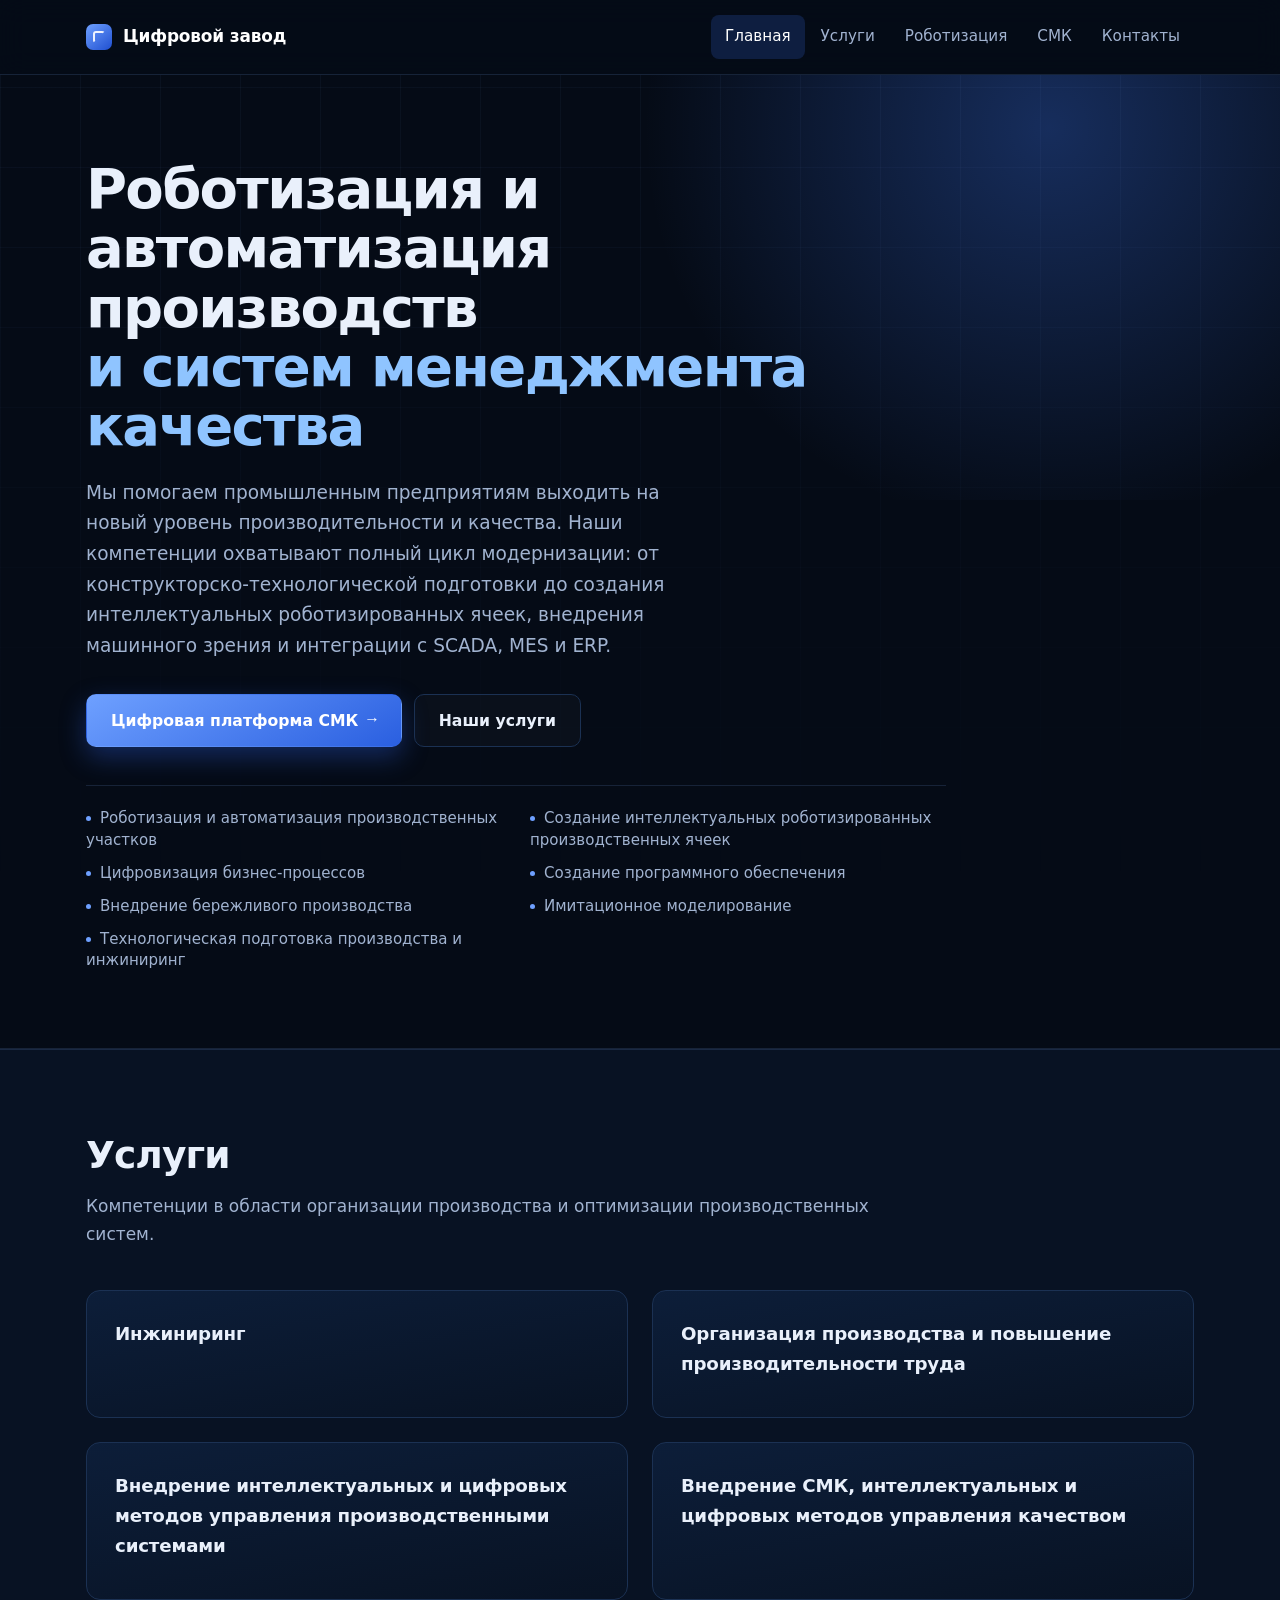
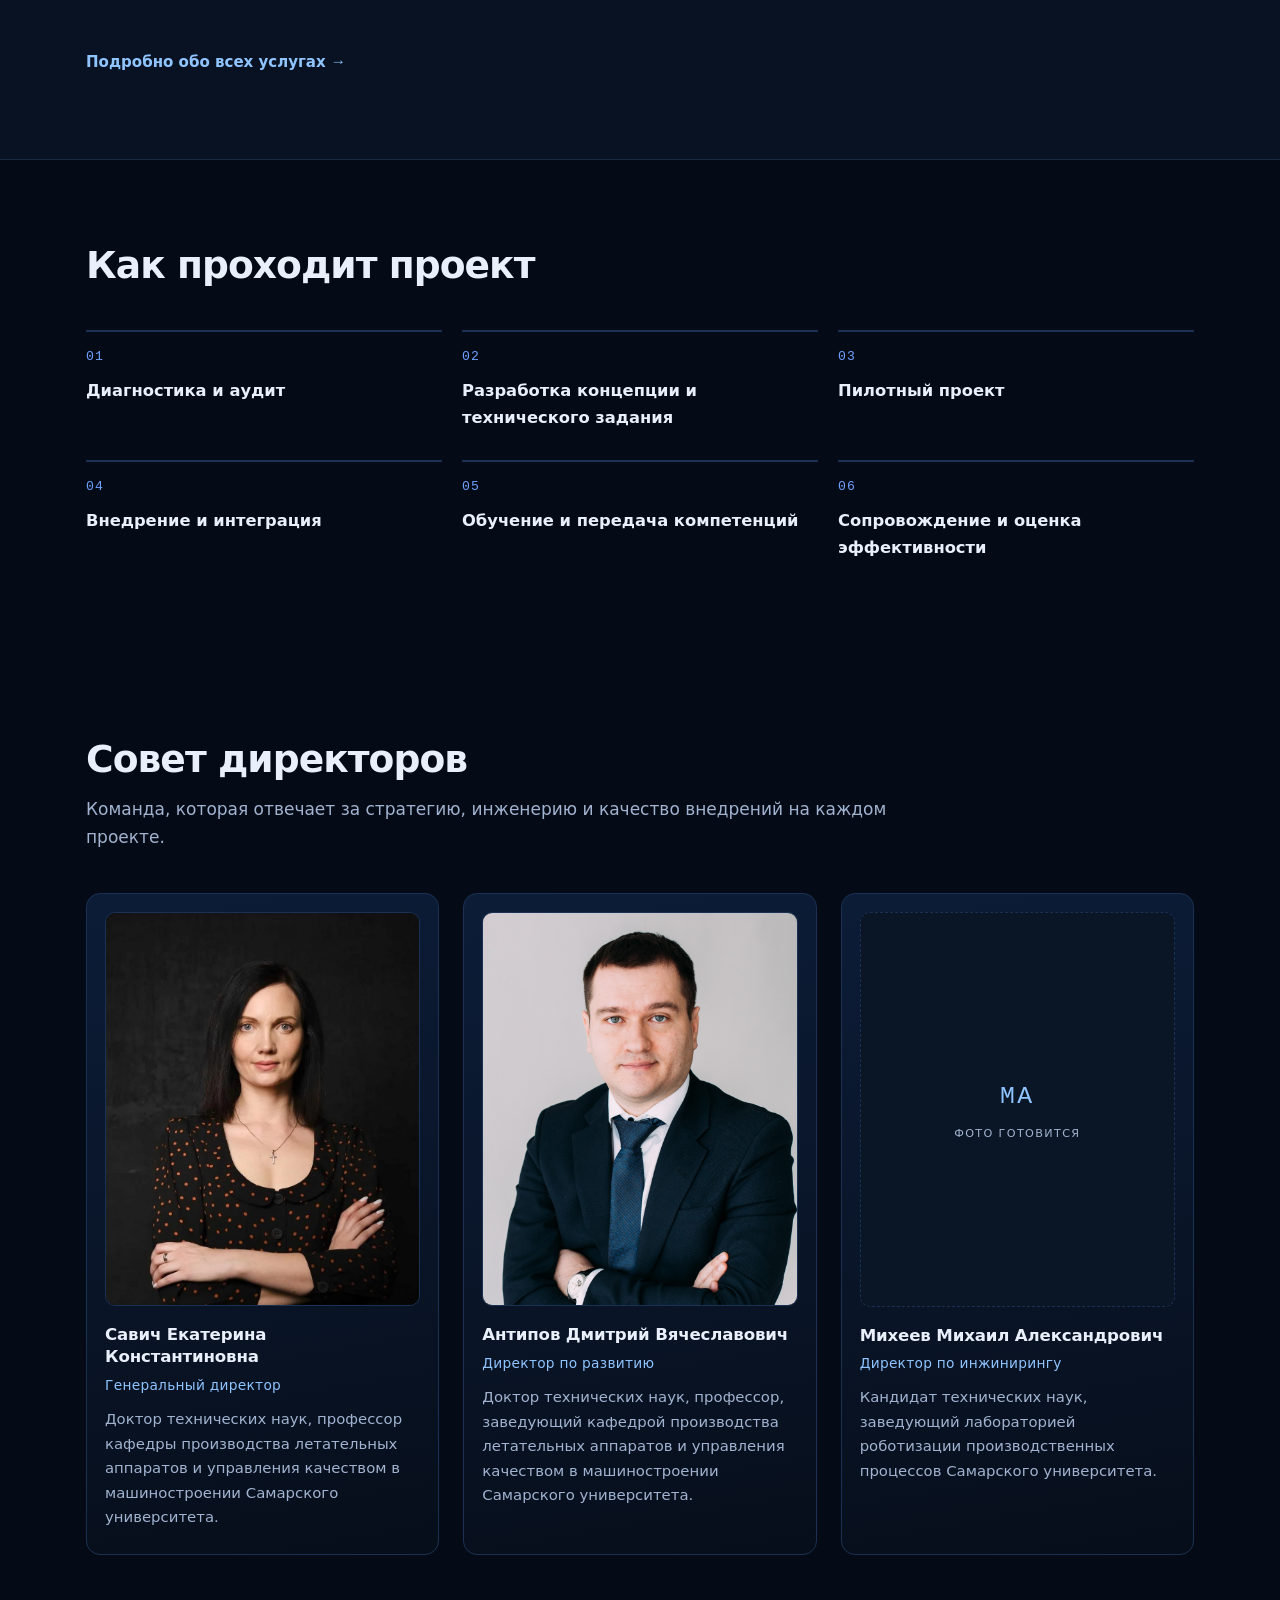
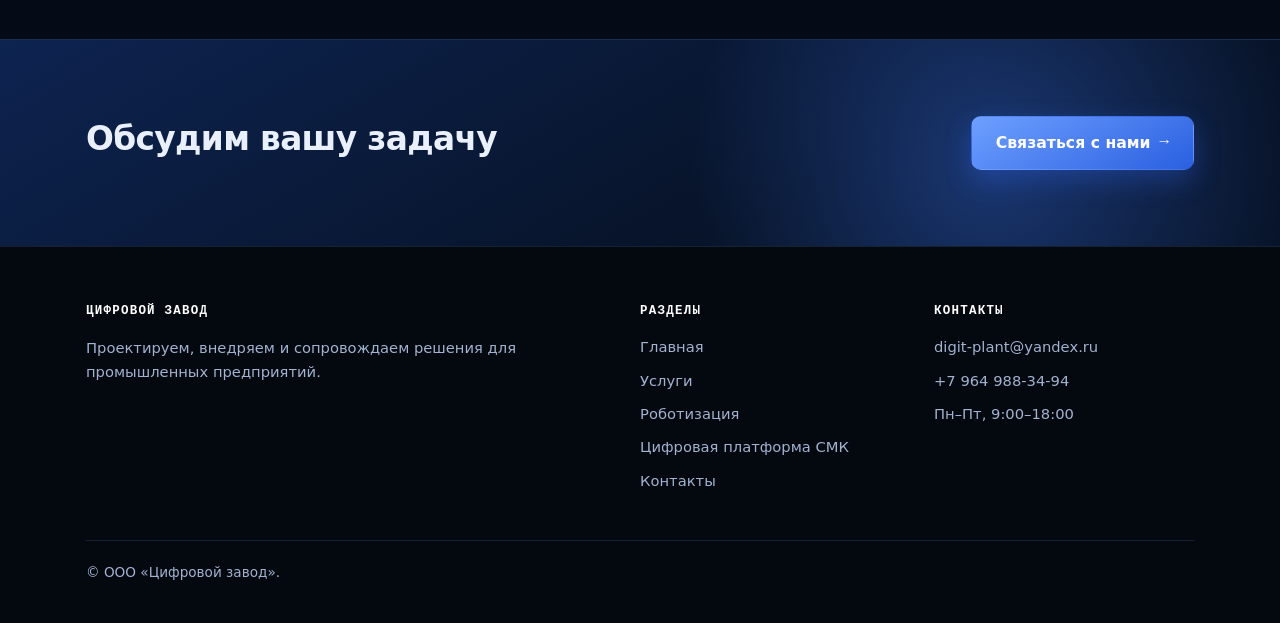
==== index.html @ d3cb1239 "Контакты: добавлен телефон +7 964 988-34-94 в карточку и подвал" ====
<!DOCTYPE html>
<html lang="ru">
<head>
<meta charset="utf-8">
<meta name="viewport" content="width=device-width, initial-scale=1">
<title>Цифровой завод — роботизация и цифровая платформа СМК</title>
<meta name="description" content="ООО «Цифровой завод»: внедрение промышленных роботов, роботизированные ячейки, интеграция с оборудованием и цифровая платформа СМК.">
<link rel="icon" href="assets/favicon.svg" type="image/svg+xml">
<link rel="icon" href="assets/favicon-512.png" sizes="512x512" type="image/png">
<link rel="apple-touch-icon" href="assets/apple-touch-icon.png">
<meta name="theme-color" content="#050b16">
<link rel="canonical" href="https://www.digit-plant.ru/">
<meta property="og:type" content="website">
<meta property="og:locale" content="ru_RU">
<meta property="og:site_name" content="Цифровой завод">
<meta property="og:title" content="Цифровой завод — роботизация и цифровая платформа СМК">
<meta property="og:description" content="ООО «Цифровой завод»: внедрение промышленных роботов, роботизированные ячейки, интеграция с оборудованием и цифровая платформа СМК.">
<meta property="og:url" content="https://www.digit-plant.ru/">
<meta property="og:image" content="https://www.digit-plant.ru/assets/og-cover.png">
<meta property="og:image:width" content="1200">
<meta property="og:image:height" content="630">
<meta property="og:image:alt" content="Цифровой завод - роботизация и автоматизация производств и систем менеджмента качества">
<meta name="twitter:card" content="summary_large_image">
<meta name="twitter:title" content="Цифровой завод — роботизация и цифровая платформа СМК">
<meta name="twitter:description" content="ООО «Цифровой завод»: внедрение промышленных роботов, роботизированные ячейки, интеграция с оборудованием и цифровая платформа СМК.">
<meta name="twitter:image" content="https://www.digit-plant.ru/assets/og-cover.png">
<link rel="stylesheet" href="assets/styles.css">
</head>
<body>
<a class="skip-link" href="#main">К основному содержанию</a>

<header class="site-header">
  <div class="wrap header-inner">
    <a class="brand" href="index.html"><span class="brand-mark" aria-hidden="true"></span>Цифровой завод</a>
    <button class="nav-toggle" type="button" aria-expanded="false" aria-controls="main-nav">Меню</button>
    <nav class="main-nav" id="main-nav" aria-label="Основная навигация">
      <a href="index.html" aria-current="page">Главная</a>
      <a href="services.html">Услуги</a>
      <a href="robotization.html">Роботизация</a>
      <a href="smk.html">СМК</a>
      <a href="contacts.html">Контакты</a>
    </nav>
  </div>
</header>

<main id="main">

  <section class="hero">
    <div class="wrap">
      <div class="hero-copy">
        <h1>Роботизация и автоматизация производств <span class="thin">и систем менеджмента качества</span></h1>
        <p class="lede">Мы помогаем промышленным предприятиям выходить на новый уровень производительности и качества. Наши компетенции охватывают полный цикл модернизации: от конструкторско-технологической подготовки до создания интеллектуальных роботизированных ячеек, внедрения машинного зрения и интеграции с SCADA, MES и ERP.</p>
        <div class="actions">
          <a class="btn btn-primary" href="smk.html">Цифровая платформа СМК <span class="arrow">→</span></a>
          <a class="btn btn-ghost" href="services.html">Наши услуги</a>
        </div>
        <div class="hero-meta">
          <span>Роботизация и автоматизация производственных участков</span>
          <span>Создание интеллектуальных роботизированных производственных ячеек</span>
          <span>Цифровизация бизнес-процессов</span>
          <span>Создание программного обеспечения</span>
          <span>Внедрение бережливого производства</span>
          <span>Имитационное моделирование</span>
          <span>Технологическая подготовка производства и инжиниринг</span>
        </div>
      </div>
    </div>
  </section>

  <section class="section section-soft">
    <div class="wrap">
      <div class="section-head">
        <h2>Услуги</h2>
        <p>Компетенции в области организации производства и оптимизации производственных систем.</p>
      </div>
      <div class="grid-2">
        <article class="card reveal">
          <h3>Инжиниринг</h3>
        </article>
        <article class="card reveal">
          <h3>Организация производства и повышение производительности труда</h3>
        </article>
        <article class="card reveal">
          <h3>Внедрение интеллектуальных и цифровых методов управления производственными системами</h3>
        </article>
        <article class="card reveal">
          <h3>Внедрение СМК, интеллектуальных и цифровых методов управления качеством</h3>
        </article>
      </div>
      <p style="margin:32px 0 0"><a class="card-link" href="services.html">Подробно обо всех услугах</a></p>
    </div>
  </section>

  <section class="section">
    <div class="wrap">
      <div class="section-head">
        <h2>Как проходит проект</h2>
      </div>
      <ol class="steps steps--six">
        <li class="reveal">
          <h3>Диагностика и аудит</h3>
        </li>
        <li class="reveal">
          <h3>Разработка концепции и технического задания</h3>
        </li>
        <li class="reveal">
          <h3>Пилотный проект</h3>
        </li>
        <li class="reveal">
          <h3>Внедрение и интеграция</h3>
        </li>
        <li class="reveal">
          <h3>Обучение и передача компетенций</h3>
        </li>
        <li class="reveal">
          <h3>Сопровождение и оценка эффективности</h3>
        </li>
      </ol>
    </div>
  </section>

  <section class="section" id="team">
    <div class="wrap">
      <div class="section-head">
        <h2>Совет директоров</h2>
        <p>Команда, которая отвечает за стратегию, инженерию и качество внедрений на каждом проекте.</p>
      </div>
      <div class="team-grid">
        <article class="team-card">
          <div class="team-photo">
            <img src="assets/team/savich.jpg" alt="Савич Екатерина Константиновна">
          </div>
          <h3>Савич Екатерина Константиновна</h3>
          <span class="team-role">Генеральный директор</span>
          <p>Доктор технических наук, профессор кафедры производства летательных аппаратов и управления качеством в машиностроении Самарского университета.</p>
        </article>
        <article class="team-card">
          <div class="team-photo">
            <img src="assets/team/antipov.jpg" alt="Антипов Дмитрий Вячеславович">
          </div>
          <h3>Антипов Дмитрий Вячеславович</h3>
          <span class="team-role">Директор по развитию</span>
          <p>Доктор технических наук, профессор, заведующий кафедрой производства летательных аппаратов и управления качеством в машиностроении Самарского университета.</p>
        </article>
        <article class="team-card">
          <div class="team-photo team-photo--empty" aria-hidden="true">
            <span>МА</span>
            <small>Фото готовится</small>
          </div>
          <h3>Михеев Михаил Александрович</h3>
          <span class="team-role">Директор по инжинирингу</span>
          <p>Кандидат технических наук, заведующий лабораторией роботизации производственных процессов Самарского университета.</p>
        </article>
      </div>
    </div>
  </section>

  <section class="cta">
    <div class="wrap cta-inner">
      <div>
        <h2>Обсудим вашу задачу</h2>
      </div>
      <div class="actions">
        <a class="btn btn-primary" href="contacts.html">Связаться с нами <span class="arrow">→</span></a>
      </div>
    </div>
  </section>

</main>

<footer class="site-footer">
  <div class="wrap">
    <div class="footer-grid">
      <div>
        <h2>Цифровой завод</h2>
        <p>Проектируем, внедряем и сопровождаем решения для промышленных предприятий.</p>
      </div>
      <div>
        <h3>Разделы</h3>
        <ul>
          <li><a href="index.html">Главная</a></li>
          <li><a href="services.html">Услуги</a></li>
          <li><a href="robotization.html">Роботизация</a></li>
          <li><a href="smk.html">Цифровая платформа СМК</a></li>
          <li><a href="contacts.html">Контакты</a></li>
        </ul>
      </div>
      <div>
        <h3>Контакты</h3>
        <ul>
          <li><a href="mailto:digit-plant@yandex.ru">digit-plant@yandex.ru</a></li>
          <li><a href="tel:+79649883494">+7 964 988-34-94</a></li>
          <li>Пн–Пт, 9:00–18:00</li>
        </ul>
      </div>
    </div>
        <div class="footer-bottom">
      <span>© ООО «Цифровой завод».</span>
    </div>
  </div>
</footer>

<script src="assets/site.js"></script>
</body>
</html>
---- assets/styles.css ----
:root {
  --bg: #050b16;
  --bg-soft: #081223;
  --panel: #0b1a30;
  --panel-2: #0e2140;
  --line: #1b3153;
  --line-soft: rgba(120, 160, 235, 0.16);
  --text: #e9f0fb;
  --muted: #a1b3d0;
  --accent: #3f7cff;
  --accent-hi: #6ea0ff;
  --accent-soft: #8fc4ff;
  --radius: 14px;
  --radius-sm: 9px;
  --font: "Segoe UI", system-ui, -apple-system, "Helvetica Neue", Arial, sans-serif;
  --mono: ui-monospace, "Cascadia Mono", Consolas, "Courier New", monospace;
  --wrap: 1160px;
}

* { box-sizing: border-box; }

html { -webkit-text-size-adjust: 100%; scroll-behavior: smooth; }

body {
  margin: 0;
  background: var(--bg);
  color: var(--text);
  font-family: var(--font);
  font-size: 17px;
  line-height: 1.65;
  -webkit-font-smoothing: antialiased;
}

img, svg { max-width: 100%; display: block; }

a { color: var(--accent-soft); text-underline-offset: 3px; }
a:hover { color: #fff; }

:focus-visible { outline: 2px solid var(--accent-hi); outline-offset: 3px; }

.wrap {
  width: 100%;
  max-width: var(--wrap);
  margin: 0 auto;
  padding: 0 26px;
}

.skip-link {
  position: absolute;
  left: -9999px;
  top: 0;
  background: var(--accent);
  color: #fff;
  padding: 10px 16px;
  border-radius: var(--radius-sm);
  z-index: 30;
}
.skip-link:focus { left: 16px; top: 16px; }

/* ---------- header ---------- */

.site-header {
  position: sticky;
  top: 0;
  z-index: 20;
  background: rgba(5, 11, 22, 0.82);
  border-bottom: 1px solid var(--line-soft);
  backdrop-filter: blur(14px) saturate(130%);
}

.header-inner {
  display: flex;
  align-items: center;
  gap: 26px;
  min-height: 74px;
}

.brand {
  display: inline-flex;
  align-items: center;
  gap: 11px;
  text-decoration: none;
  color: #fff;
  font-weight: 700;
  font-size: 1.06rem;
  letter-spacing: -0.01em;
  white-space: nowrap;
}

.brand-mark {
  width: 26px;
  height: 26px;
  border-radius: 7px;
  background: linear-gradient(140deg, var(--accent-hi), #1f4fd0);
  position: relative;
  flex: 0 0 auto;
}
.brand-mark::after {
  content: "";
  position: absolute;
  inset: 7px;
  border: 2px solid rgba(255, 255, 255, 0.9);
  border-radius: 3px;
  border-right-color: transparent;
  border-bottom-color: transparent;
}

.main-nav { margin-left: auto; display: flex; align-items: center; gap: 2px; }

.main-nav a {
  padding: 9px 14px;
  color: var(--muted);
  text-decoration: none;
  font-size: 0.95rem;
  border-radius: 8px;
  transition: color 0.15s ease, background 0.15s ease;
}
.main-nav a:hover { color: #fff; background: rgba(110, 160, 255, 0.1); }
.main-nav a[aria-current="page"] { color: #fff; background: rgba(63, 124, 255, 0.18); }

.nav-toggle {
  display: none;
  margin-left: auto;
  align-items: center;
  gap: 8px;
  background: rgba(63, 124, 255, 0.14);
  border: 1px solid var(--line);
  color: #fff;
  border-radius: 9px;
  padding: 9px 14px;
  font: inherit;
  font-size: 0.93rem;
  cursor: pointer;
}
.nav-toggle:hover { border-color: var(--accent); }

/* ---------- buttons ---------- */

.btn {
  display: inline-flex;
  align-items: center;
  justify-content: center;
  gap: 9px;
  padding: 13px 24px;
  border-radius: 10px;
  font-weight: 600;
  font-size: 0.98rem;
  text-decoration: none;
  border: 1px solid transparent;
  cursor: pointer;
  transition: transform 0.15s ease, background 0.15s ease, border-color 0.15s ease, box-shadow 0.15s ease;
}
.btn-primary {
  background: linear-gradient(150deg, var(--accent-hi), #2a5fe0);
  color: #fff;
  box-shadow: 0 10px 26px rgba(45, 96, 230, 0.35);
}
.btn-primary:hover { color: #fff; transform: translateY(-1px); box-shadow: 0 14px 32px rgba(45, 96, 230, 0.45); }
.btn-ghost {
  border-color: var(--line);
  color: var(--text);
  background: rgba(255, 255, 255, 0.02);
}
.btn-ghost:hover { border-color: var(--accent); color: #fff; }
.btn-wide { width: 100%; }
.btn .arrow { font-family: var(--mono); }

.actions { display: flex; flex-wrap: wrap; gap: 12px; }

/* ---------- hero ---------- */

.hero {
  position: relative;
  padding: 84px 0 76px;
  overflow: hidden;
  border-bottom: 1px solid var(--line-soft);
}
.hero::before {
  content: "";
  position: absolute;
  inset: -20% -10% auto 40%;
  height: 620px;
  background: radial-gradient(circle at 60% 40%, rgba(63, 124, 255, 0.3), transparent 62%);
  pointer-events: none;
}
.hero::after {
  content: "";
  position: absolute;
  inset: 0;
  background-image:
    repeating-linear-gradient(90deg, rgba(120, 160, 235, 0.06) 0 1px, transparent 1px 80px),
    repeating-linear-gradient(0deg, rgba(120, 160, 235, 0.05) 0 1px, transparent 1px 80px);
  mask-image: linear-gradient(to bottom, rgba(0, 0, 0, 0.9), transparent 85%);
  pointer-events: none;
}
.hero > .wrap { position: relative; z-index: 1; }

.hero-grid {
  display: grid;
  grid-template-columns: minmax(0, 7fr) minmax(0, 5fr);
  gap: 56px;
  align-items: center;
}

.hero h1 {
  margin: 0 0 22px;
  font-size: clamp(2.1rem, 5.1vw, 3.5rem);
  line-height: 1.06;
  letter-spacing: -0.03em;
  font-weight: 700;
}

.hero-copy { max-width: 860px; }
.hero h1 .thin { color: var(--accent-soft); display: block; }

.hero p.lede {
  font-size: clamp(1.02rem, 1.9vw, 1.16rem);
  color: var(--muted);
  max-width: 33em;
  margin: 0 0 32px;
}

.hero-meta {
  margin-top: 38px;
  padding-top: 22px;
  border-top: 1px solid var(--line-soft);
  display: grid;
  grid-template-columns: repeat(2, minmax(0, 1fr));
  gap: 11px 28px;
  font-size: 0.94rem;
  line-height: 1.45;
  color: var(--muted);
}
.hero-meta span::before {
  content: "";
  display: inline-block;
  width: 5px;
  height: 5px;
  border-radius: 50%;
  background: var(--accent-hi);
  margin-right: 9px;
  vertical-align: middle;
}

.hero-side {
  background: linear-gradient(165deg, rgba(14, 33, 64, 0.95), rgba(8, 18, 35, 0.95));
  border: 1px solid var(--line);
  border-radius: var(--radius);
  padding: 26px;
  box-shadow: 0 30px 70px rgba(0, 0, 0, 0.45);
}
.hero-side h2 {
  font-size: 0.8rem;
  font-family: var(--mono);
  letter-spacing: 0.12em;
  text-transform: uppercase;
  color: var(--muted);
  font-weight: 600;
  margin: 0 0 18px;
}
.hero-side .btn { margin-bottom: 12px; }
.hero-side .btn:last-of-type { margin-bottom: 0; }
.hero-side p {
  margin: 18px 0 0;
  font-size: 0.9rem;
  color: var(--muted);
}

/* ---------- sections ---------- */

.section { padding: 84px 0; }
.section-soft { background: var(--bg-soft); border-top: 1px solid var(--line-soft); border-bottom: 1px solid var(--line-soft); }

.section-head { max-width: 60rem; margin-bottom: 42px; }
.section-head h2 {
  margin: 0 0 14px;
  font-size: clamp(1.6rem, 3.4vw, 2.35rem);
  line-height: 1.16;
  letter-spacing: -0.025em;
}
.section-head p { margin: 0; color: var(--muted); max-width: 48em; }

.grid-2 { display: grid; grid-template-columns: repeat(2, minmax(0, 1fr)); gap: 24px; }
.grid-3 { display: grid; grid-template-columns: repeat(3, minmax(0, 1fr)); gap: 22px; }

.card {
  background: linear-gradient(170deg, rgba(14, 33, 64, 0.75), rgba(8, 18, 35, 0.75));
  border: 1px solid var(--line);
  border-radius: var(--radius);
  padding: 28px;
}
.card h3 { margin: 0 0 10px; font-size: 1.14rem; letter-spacing: -0.01em; }
.card p { margin: 0; color: var(--muted); font-size: 0.97rem; }
.card ul { margin: 14px 0 0; padding-left: 19px; color: var(--muted); font-size: 0.95rem; }
.card li { margin-bottom: 7px; }
.card-link {
  display: inline-flex;
  align-items: center;
  gap: 8px;
  margin-top: 18px;
  font-weight: 600;
  font-size: 0.94rem;
  text-decoration: none;
}
.card-link::after { content: "→"; font-family: var(--mono); }

/* big direction cards */

.dir-card {
  position: relative;
  padding: 34px 32px 30px;
  border-radius: var(--radius);
  border: 1px solid var(--line);
  background: linear-gradient(160deg, rgba(18, 40, 76, 0.9), rgba(7, 15, 28, 0.9));
  display: flex;
  flex-direction: column;
  min-height: 100%;
  overflow: hidden;
}
.dir-card::before {
  content: "";
  position: absolute;
  top: -60px;
  right: -60px;
  width: 220px;
  height: 220px;
  border-radius: 50%;
  background: radial-gradient(circle, rgba(63, 124, 255, 0.28), transparent 70%);
  pointer-events: none;
}
.dir-card .tag {
  font-family: var(--mono);
  font-size: 0.75rem;
  letter-spacing: 0.1em;
  text-transform: uppercase;
  color: var(--accent-soft);
  margin-bottom: 14px;
}
.dir-card h3 { margin: 0 0 12px; font-size: 1.42rem; letter-spacing: -0.02em; }
.dir-card p { margin: 0 0 18px; color: var(--muted); }
.dir-card ul { margin: 0 0 26px; padding-left: 19px; color: var(--muted); font-size: 0.95rem; }
.dir-card li { margin-bottom: 8px; }
.dir-card .actions { margin-top: auto; }

/* ---------- steps ---------- */

.steps {
  list-style: none;
  margin: 0;
  padding: 0;
  display: grid;
  grid-template-columns: repeat(4, minmax(0, 1fr));
  gap: 20px;
  counter-reset: step;
}
.steps li {
  position: relative;
  padding-top: 46px;
  border-top: 2px solid var(--line);
}
.steps li::before {
  counter-increment: step;
  content: "0" counter(step);
  position: absolute;
  top: 14px;
  left: 0;
  font-family: var(--mono);
  font-size: 0.82rem;
  color: var(--accent-hi);
  letter-spacing: 0.08em;
}
.steps h3 { margin: 0 0 8px; font-size: 1.02rem; }
.steps p { margin: 0; color: var(--muted); font-size: 0.94rem; }

.steps--six { grid-template-columns: repeat(3, minmax(0, 1fr)); }

/* ---------- tabs ---------- */

.tabs { border: 1px solid var(--line); border-radius: var(--radius); overflow: hidden; }
.tabs-bar { display: flex; flex-wrap: wrap; gap: 0; border-bottom: 1px solid var(--line); background: rgba(8, 18, 35, 0.6); }
.tabs-bar button {
  flex: 1 1 auto;
  min-width: 180px;
  padding: 16px 20px;
  background: transparent;
  border: 0;
  border-bottom: 2px solid transparent;
  color: var(--muted);
  font: inherit;
  font-size: 0.95rem;
  font-weight: 600;
  cursor: pointer;
}
.tabs-bar button:hover { color: #fff; }
.tabs-bar button[aria-selected="true"] {
  color: #fff;
  border-bottom-color: var(--accent);
  background: rgba(63, 124, 255, 0.12);
}
.tab-panel { padding: 30px 32px 34px; }
.tab-panel h3 { margin: 0 0 12px; font-size: 1.3rem; }
.tab-panel p { margin: 0 0 14px; color: var(--muted); }
.tab-panel ul { margin: 0 0 20px; padding-left: 19px; color: var(--muted); }
.tab-panel li { margin-bottom: 7px; }
.tab-panel[hidden] { display: none; }

/* ---------- направления: переключение парами ---------- */

.dir-slide[hidden] { display: none; }

.dir-nav {
  display: flex;
  align-items: center;
  justify-content: center;
  gap: 16px;
  margin-top: 28px;
}

.dir-arrow {
  width: 42px;
  height: 42px;
  flex: 0 0 auto;
  border-radius: 50%;
  border: 1px solid var(--line);
  background: rgba(63, 124, 255, 0.12);
  color: var(--text);
  font-size: 1.05rem;
  line-height: 1;
  cursor: pointer;
}
.dir-arrow:hover { border-color: var(--accent); color: #fff; }

.dir-caption {
  font-size: 0.9rem;
  line-height: 1.4;
  color: var(--muted);
  text-align: center;
}

@media (max-width: 620px) {
  .dir-arrow { width: 38px; height: 38px; }
  .dir-caption { font-size: 0.82rem; }
}

/* ---------- feature / split ---------- */

.split { display: grid; grid-template-columns: minmax(0, 6fr) minmax(0, 5fr); gap: 48px; align-items: start; }
.split h2 { margin: 0 0 16px; font-size: clamp(1.55rem, 3.2vw, 2.2rem); line-height: 1.16; letter-spacing: -0.025em; }
.split p { color: var(--muted); }

.factbox {
  border: 1px solid var(--line);
  border-left: 3px solid var(--accent);
  border-radius: var(--radius-sm);
  background: rgba(14, 33, 64, 0.6);
  padding: 22px 24px;
}
.factbox dl { margin: 0; }
.factbox dt {
  font-family: var(--mono);
  font-size: 0.74rem;
  letter-spacing: 0.09em;
  text-transform: uppercase;
  color: var(--muted);
  margin-top: 18px;
}
.factbox dt:first-child { margin-top: 0; }
.factbox dd { margin: 6px 0 0; font-size: 0.98rem; }

/* ---------- table ---------- */

.table-wrap { overflow-x: auto; border: 1px solid var(--line); border-radius: var(--radius); }
table { width: 100%; border-collapse: collapse; font-size: 0.95rem; }
caption { caption-side: top; text-align: left; padding: 16px 20px 0; color: var(--muted); font-size: 0.9rem; }
th, td { padding: 14px 20px; border-bottom: 1px solid var(--line); text-align: left; vertical-align: top; }
thead th { background: rgba(63, 124, 255, 0.1); font-size: 0.88rem; color: #fff; }
tbody tr:last-child td { border-bottom: 0; }
td { color: var(--muted); }

/* ---------- checklist ---------- */

.checklist { list-style: none; margin: 0; padding: 0; }
.checklist li { position: relative; padding-left: 30px; margin-bottom: 13px; color: var(--muted); }
.checklist li::before {
  content: "";
  position: absolute;
  left: 0;
  top: 8px;
  width: 14px;
  height: 8px;
  border-left: 2px solid var(--accent-hi);
  border-bottom: 2px solid var(--accent-hi);
  transform: rotate(-45deg);
}
.checklist strong { color: var(--text); font-weight: 600; }

/* ---------- notes ---------- */

.note {
  border: 1px solid var(--line);
  border-left: 3px solid var(--accent-soft);
  border-radius: var(--radius-sm);
  background: rgba(63, 124, 255, 0.08);
  padding: 18px 22px;
  color: var(--text);
  font-size: 0.94rem;
}
.note strong { font-weight: 600; }

.draft {
  border: 1px dashed var(--line);
  border-radius: var(--radius);
  padding: 22px 24px;
  background: rgba(8, 18, 35, 0.7);
}
.draft h3 { margin: 0 0 10px; font-size: 1.05rem; }
.draft p { margin: 0 0 10px; color: var(--muted); font-size: 0.95rem; }
.draft ul { margin: 0; padding-left: 19px; color: var(--muted); font-size: 0.93rem; }

/* ---------- cta ---------- */

.cta {
  position: relative;
  padding: 72px 0;
  background: linear-gradient(150deg, #0d2350, #071328 65%);
  border-top: 1px solid var(--line);
  overflow: hidden;
}
.cta::before {
  content: "";
  position: absolute;
  inset: auto -10% -60% 45%;
  height: 420px;
  background: radial-gradient(circle, rgba(63, 124, 255, 0.35), transparent 65%);
}
.cta > .wrap { position: relative; }
.cta-inner { display: flex; flex-wrap: wrap; gap: 30px; align-items: center; justify-content: space-between; }
.cta h2 { margin: 0 0 8px; font-size: clamp(1.45rem, 3vw, 2.05rem); letter-spacing: -0.02em; }
.cta p { margin: 0; color: var(--muted); max-width: 46em; }

/* ---------- footer ---------- */

.site-footer {
  background: #04080f;
  border-top: 1px solid var(--line-soft);
  padding: 54px 0 40px;
  font-size: 0.92rem;
  color: var(--muted);
}
.footer-grid { display: grid; grid-template-columns: minmax(0, 2fr) minmax(0, 1fr) minmax(0, 1fr); gap: 34px; }
.site-footer h2, .site-footer h3 {
  font-size: 0.78rem;
  font-family: var(--mono);
  letter-spacing: 0.1em;
  text-transform: uppercase;
  color: #fff;
  margin: 0 0 14px;
  font-weight: 600;
}
.site-footer ul { list-style: none; margin: 0; padding: 0; }
.site-footer li { margin-bottom: 9px; }
.site-footer a { color: var(--muted); text-decoration: none; }
.site-footer a:hover { color: var(--accent-soft); }
.footer-bottom {
  margin-top: 38px;
  padding-top: 20px;
  border-top: 1px solid var(--line-soft);
  display: flex;
  flex-wrap: wrap;
  gap: 10px 26px;
  justify-content: space-between;
  font-size: 0.85rem;
}

/* ---------- page head ---------- */

.page-head {
  position: relative;
  padding: 64px 0 54px;
  border-bottom: 1px solid var(--line-soft);
  background: linear-gradient(160deg, #08152a, #050b16 70%);
}
.page-head .crumbs {
  font-family: var(--mono);
  font-size: 0.77rem;
  letter-spacing: 0.07em;
  color: var(--muted);
  margin: 0 0 20px;
}
.page-head .crumbs a { color: var(--muted); text-decoration: none; }
.page-head .crumbs a:hover { color: var(--accent-soft); }
.page-head h1 { margin: 0 0 16px; font-size: clamp(1.85rem, 4.2vw, 2.8rem); line-height: 1.08; letter-spacing: -0.03em; }
.page-head p.lede { margin: 0; color: var(--muted); max-width: 44em; font-size: 1.05rem; }

/* ---------- модули платформы: карточки-перевороты ---------- */

.mods {
  display: grid;
  grid-template-columns: repeat(4, minmax(0, 1fr));
  gap: 20px;
}

.flip {
  position: relative;
  display: block;
  width: 100%;
  min-width: 0;
  min-height: 232px;
  aspect-ratio: 5 / 4;
  padding: 0;
  border: 0;
  background: none;
  font: inherit;
  color: inherit;
  text-align: left;
  cursor: pointer;
  perspective: 1200px;
}

.flip-inner {
  position: relative;
  display: block;
  width: 100%;
  height: 100%;
  transform-style: preserve-3d;
  transition: transform 0.55s cubic-bezier(0.2, 0.7, 0.3, 1);
}

.flip:hover .flip-inner,
.flip:focus-visible .flip-inner,
.flip.is-flipped .flip-inner { transform: rotateY(180deg); }

.flip-face {
  position: absolute;
  inset: 0;
  display: flex;
  flex-direction: column;
  justify-content: flex-start;
  padding: 18px 20px 20px;
  border: 1px solid var(--line);
  border-radius: var(--radius);
  overflow: hidden;
  backface-visibility: hidden;
  -webkit-backface-visibility: hidden;
}

.flip-front { background: linear-gradient(165deg, rgba(16, 38, 72, 0.95), rgba(6, 13, 25, 0.95)); }

.flip-art {
  position: relative;
  flex: 1 1 auto;
  min-height: 0;
  display: flex;
  align-items: center;
  justify-content: center;
  opacity: 0.85;
  pointer-events: none;
}
.flip-art svg { display: block; width: 100%; height: 100%; }

.flip-name {
  position: relative;
  padding-top: 14px;
  font-size: 1.1rem;
  font-weight: 600;
  letter-spacing: -0.015em;
  line-height: 1.25;
}

/* ---------- частые вопросы ---------- */

.faq-list { display: flex; flex-direction: column; gap: 12px; max-width: 900px; }

.faq-item {
  border: 1px solid var(--line);
  border-radius: var(--radius);
  background: linear-gradient(170deg, rgba(14, 33, 64, 0.8), rgba(7, 15, 28, 0.8));
}
.faq-item summary {
  position: relative;
  cursor: pointer;
  list-style: none;
  padding: 18px 58px 18px 22px;
  font-size: 1rem;
  font-weight: 600;
}
.faq-item summary::-webkit-details-marker { display: none; }
.faq-item summary::after {
  content: "+";
  position: absolute;
  right: 22px;
  top: 50%;
  transform: translateY(-50%);
  font-family: var(--mono);
  color: var(--accent-soft);
  font-size: 1.15rem;
}
.faq-item[open] summary::after { content: "–"; }
.faq-item p { margin: 0; padding: 0 22px 20px; color: var(--muted); font-size: 0.95rem; }

.flip-back {
  transform: rotateY(180deg);
  justify-content: flex-start;
  gap: 8px;
  background: linear-gradient(165deg, #14305c, #071328);
}
.flip-back-title {
  display: block;
  font-family: var(--mono);
  font-size: 0.74rem;
  letter-spacing: 0.1em;
  text-transform: uppercase;
  color: var(--accent-soft);
  font-weight: 600;
}
.flip-back-text {
  display: block;
  font-size: 0.93rem;
  line-height: 1.5;
  color: var(--text);
}

@media (prefers-reduced-motion: reduce) {
  .flip-inner { transition: none; }
}

@media (max-width: 1100px) {
  .mods { grid-template-columns: repeat(3, minmax(0, 1fr)); }
}

@media (max-width: 860px) {
  .mods { grid-template-columns: repeat(2, minmax(0, 1fr)); }
}

@media (max-width: 620px) {
  .mods { grid-template-columns: minmax(0, 1fr); }
  .flip { aspect-ratio: auto; min-height: 250px; }
}

/* ---------- карусель экранов платформы ---------- */

.shots { margin: 0; }

.shots-viewport {
  overflow-x: auto;
  overscroll-behavior-x: contain;
  scroll-snap-type: x mandatory;
  scrollbar-width: none;
  border: 1px solid var(--line);
  border-radius: var(--radius);
  background: #071224;
  box-shadow: 0 30px 70px rgba(0, 0, 0, 0.45);
}
.shots-viewport::-webkit-scrollbar { display: none; }
.shots-viewport:focus-visible { outline-offset: 3px; }

.shots-track { display: flex; }

.shot {
  flex: 0 0 100%;
  scroll-snap-align: start;
  margin: 0;
  display: flex;
  flex-direction: column;
}
.shot img { display: block; width: 100%; height: auto; background: #fff; }
.shots-bar {
  display: flex;
  align-items: center;
  justify-content: space-between;
  gap: 16px;
  margin-top: 16px;
}

.shots-btn {
  width: 42px;
  height: 42px;
  flex: 0 0 auto;
  border-radius: 50%;
  border: 1px solid var(--line);
  background: rgba(63, 124, 255, 0.12);
  color: var(--text);
  font-size: 1.05rem;
  line-height: 1;
  cursor: pointer;
}
.shots-btn:hover { border-color: var(--accent); color: #fff; }

.shots-dots { display: flex; gap: 9px; }
.shots-dots button {
  width: 10px;
  height: 10px;
  padding: 0;
  border-radius: 50%;
  border: 1px solid var(--line);
  background: transparent;
  cursor: pointer;
}
.shots-dots button:hover { border-color: var(--accent-soft); }
.shots-dots button[aria-selected="true"] { background: var(--accent-soft); border-color: var(--accent-soft); }

@media (max-width: 620px) {
  .shots-btn { width: 38px; height: 38px; }
}

/* ---------- совет директоров ---------- */

.team-grid {
  display: grid;
  grid-template-columns: repeat(3, minmax(0, 1fr));
  gap: 24px;
}

.team-card {
  display: flex;
  flex-direction: column;
  border: 1px solid var(--line);
  border-radius: var(--radius);
  background: linear-gradient(170deg, rgba(14, 33, 64, 0.8), rgba(7, 15, 28, 0.8));
  padding: 18px 18px 24px;
}

.team-photo {
  aspect-ratio: 4 / 5;
  margin-bottom: 18px;
  border: 1px solid var(--line);
  border-radius: 10px;
  overflow: hidden;
  background: #0a1526;
}
.team-photo img { width: 100%; height: 100%; object-fit: cover; object-position: center 18%; }

.team-photo--empty {
  display: flex;
  flex-direction: column;
  align-items: center;
  justify-content: center;
  gap: 8px;
  border-style: dashed;
  color: var(--muted);
}
.team-photo--empty span {
  font-family: var(--mono);
  font-size: 1.55rem;
  letter-spacing: 0.1em;
  color: var(--accent-soft);
}
.team-photo--empty small { font-size: 0.7rem; letter-spacing: 0.12em; text-transform: uppercase; }

.team-card h3 { margin: 0 0 6px; font-size: 1.04rem; line-height: 1.32; letter-spacing: -0.01em; }
.team-role {
  display: block;
  margin: 0 0 10px;
  font-size: 0.86rem;
  font-weight: 500;
  letter-spacing: 0.02em;
  color: var(--accent-soft);
}
.team-card p { margin: 0; color: var(--muted); font-size: 0.93rem; }

/* ---------- перечень услуг ---------- */

.svc-groups {
  display: grid;
  grid-template-columns: repeat(3, minmax(0, 1fr));
  gap: 28px;
}

.svc-group {
  border-left: 1px solid var(--line);
  padding-left: 20px;
}
.svc-group h3 { margin: 0 0 14px; font-size: 1.06rem; letter-spacing: -0.01em; }

.svc-list {
  list-style: none;
  margin: 0;
  padding: 0;
  counter-reset: svc;
}
.svc-list li {
  position: relative;
  counter-increment: svc;
  padding-left: 30px;
  margin-bottom: 11px;
  font-size: 0.94rem;
  line-height: 1.45;
  color: var(--muted);
}
.svc-list li::before {
  content: counter(svc, decimal-leading-zero);
  position: absolute;
  left: 0;
  top: 2px;
  font-family: var(--mono);
  font-size: 0.73rem;
  color: var(--accent-soft);
}

@media (max-width: 900px) {
  .svc-groups { grid-template-columns: minmax(0, 1fr); gap: 22px; }
  .svc-group { border-left: 0; border-top: 1px solid var(--line); padding: 18px 0 0; }
}

/* ---------- решение: текст и карусель ---------- */

.solution {
  display: grid;
  grid-template-columns: minmax(0, 1fr) minmax(0, 1fr);
  gap: 44px;
  align-items: start;
}

.solution-text h3 {
  margin: 0 0 16px;
  font-size: clamp(1.2rem, 2.4vw, 1.5rem);
  line-height: 1.22;
  letter-spacing: -0.015em;
}
.solution-text p { margin: 0; color: var(--muted); font-size: 1rem; line-height: 1.6; }

.solution-media { display: flex; justify-content: center; align-items: flex-start; }
.solution-media img { display: block; width: auto; max-width: 100%; height: auto; }

@media (max-width: 900px) {
  .solution { grid-template-columns: minmax(0, 1fr); gap: 26px; }
}

/* ---------- значки соцсетей в контактах ---------- */

.contact-social { display: flex; align-items: center; gap: 10px; }
.contact-social .social-badge { display: inline-flex; width: 34px; height: 34px; color: var(--muted); }
.contact-social .social-badge svg { display: block; width: 100%; height: 100%; }

/* ---------- motion ---------- */

@media (prefers-reduced-motion: no-preference) {
  .reveal {
    opacity: 0;
    transform: translateY(14px);
    transition: opacity 0.55s ease, transform 0.55s ease;
  }
  .reveal.is-visible { opacity: 1; transform: none; }
}

/* ---------- responsive ---------- */

@media (max-width: 1000px) {
  .hero-grid { grid-template-columns: minmax(0, 1fr); gap: 40px; }
  .steps { grid-template-columns: repeat(2, minmax(0, 1fr)); }
  .split { grid-template-columns: minmax(0, 1fr); gap: 32px; }
  .grid-3 { grid-template-columns: repeat(2, minmax(0, 1fr)); }
}

@media (max-width: 820px) {
  .nav-toggle { display: inline-flex; }
  .header-inner { flex-wrap: wrap; padding-top: 12px; padding-bottom: 12px; }
  .main-nav {
    display: none;
    width: 100%;
    margin: 0 0 10px;
    padding: 8px 0 4px;
    border-top: 1px solid var(--line-soft);
    flex-direction: column;
    align-items: stretch;
    gap: 2px;
  }
  .main-nav.is-open { display: flex; }
  .main-nav a { padding: 12px 10px; }
}

@media (max-width: 680px) {
  body { font-size: 16px; }
  .hero { padding: 56px 0 52px; }
  .section { padding: 56px 0; }
  .grid-2, .grid-3, .steps { grid-template-columns: minmax(0, 1fr); }
  .footer-grid { grid-template-columns: minmax(0, 1fr); }
  .cta-inner { flex-direction: column; align-items: flex-start; }
  .tab-panel { padding: 24px 20px 26px; }
  .dir-card { padding: 26px 22px 24px; }
  .hero-meta { grid-template-columns: minmax(0, 1fr); gap: 9px; }
}

@media (max-width: 860px) {
  .team-grid { grid-template-columns: repeat(2, minmax(0, 1fr)); gap: 18px; }
  .team-card { padding: 16px 16px 20px; }
}

@media (max-width: 620px) {
  .team-grid { grid-template-columns: minmax(0, 1fr); }
}
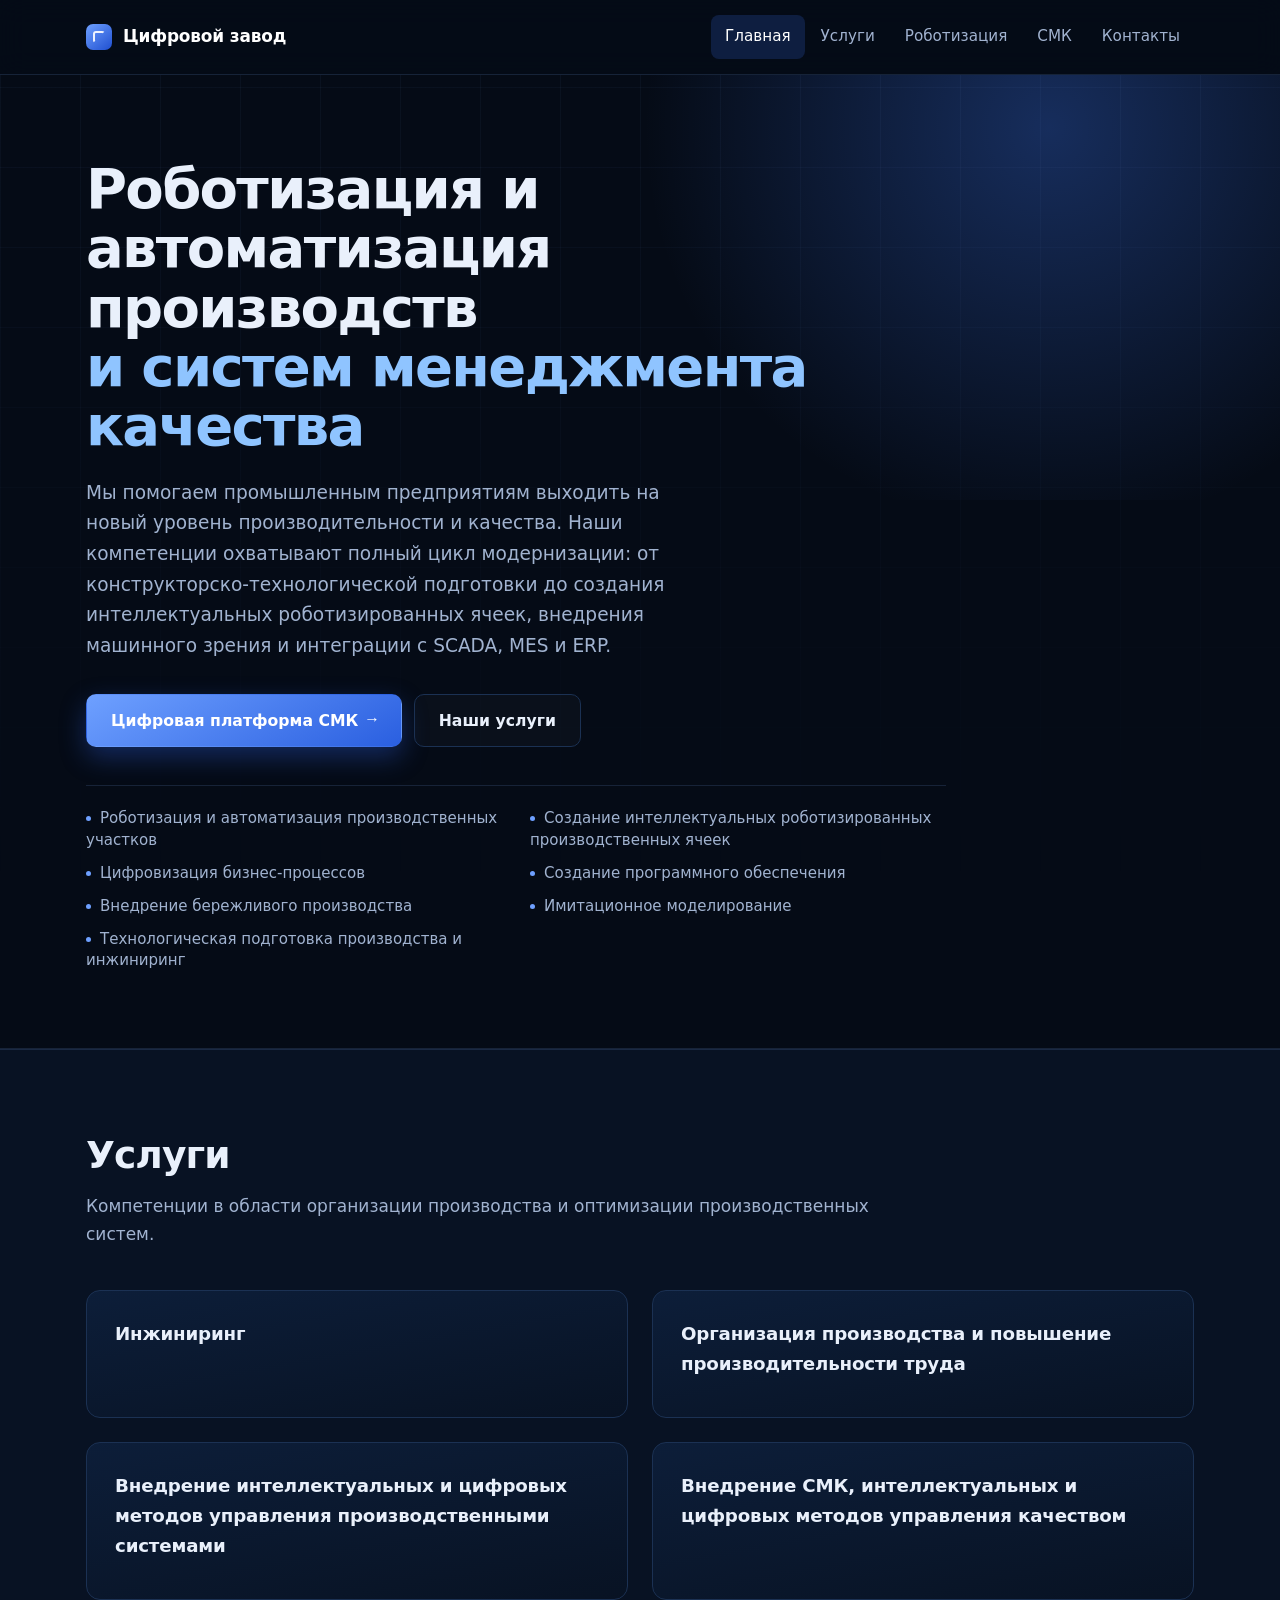
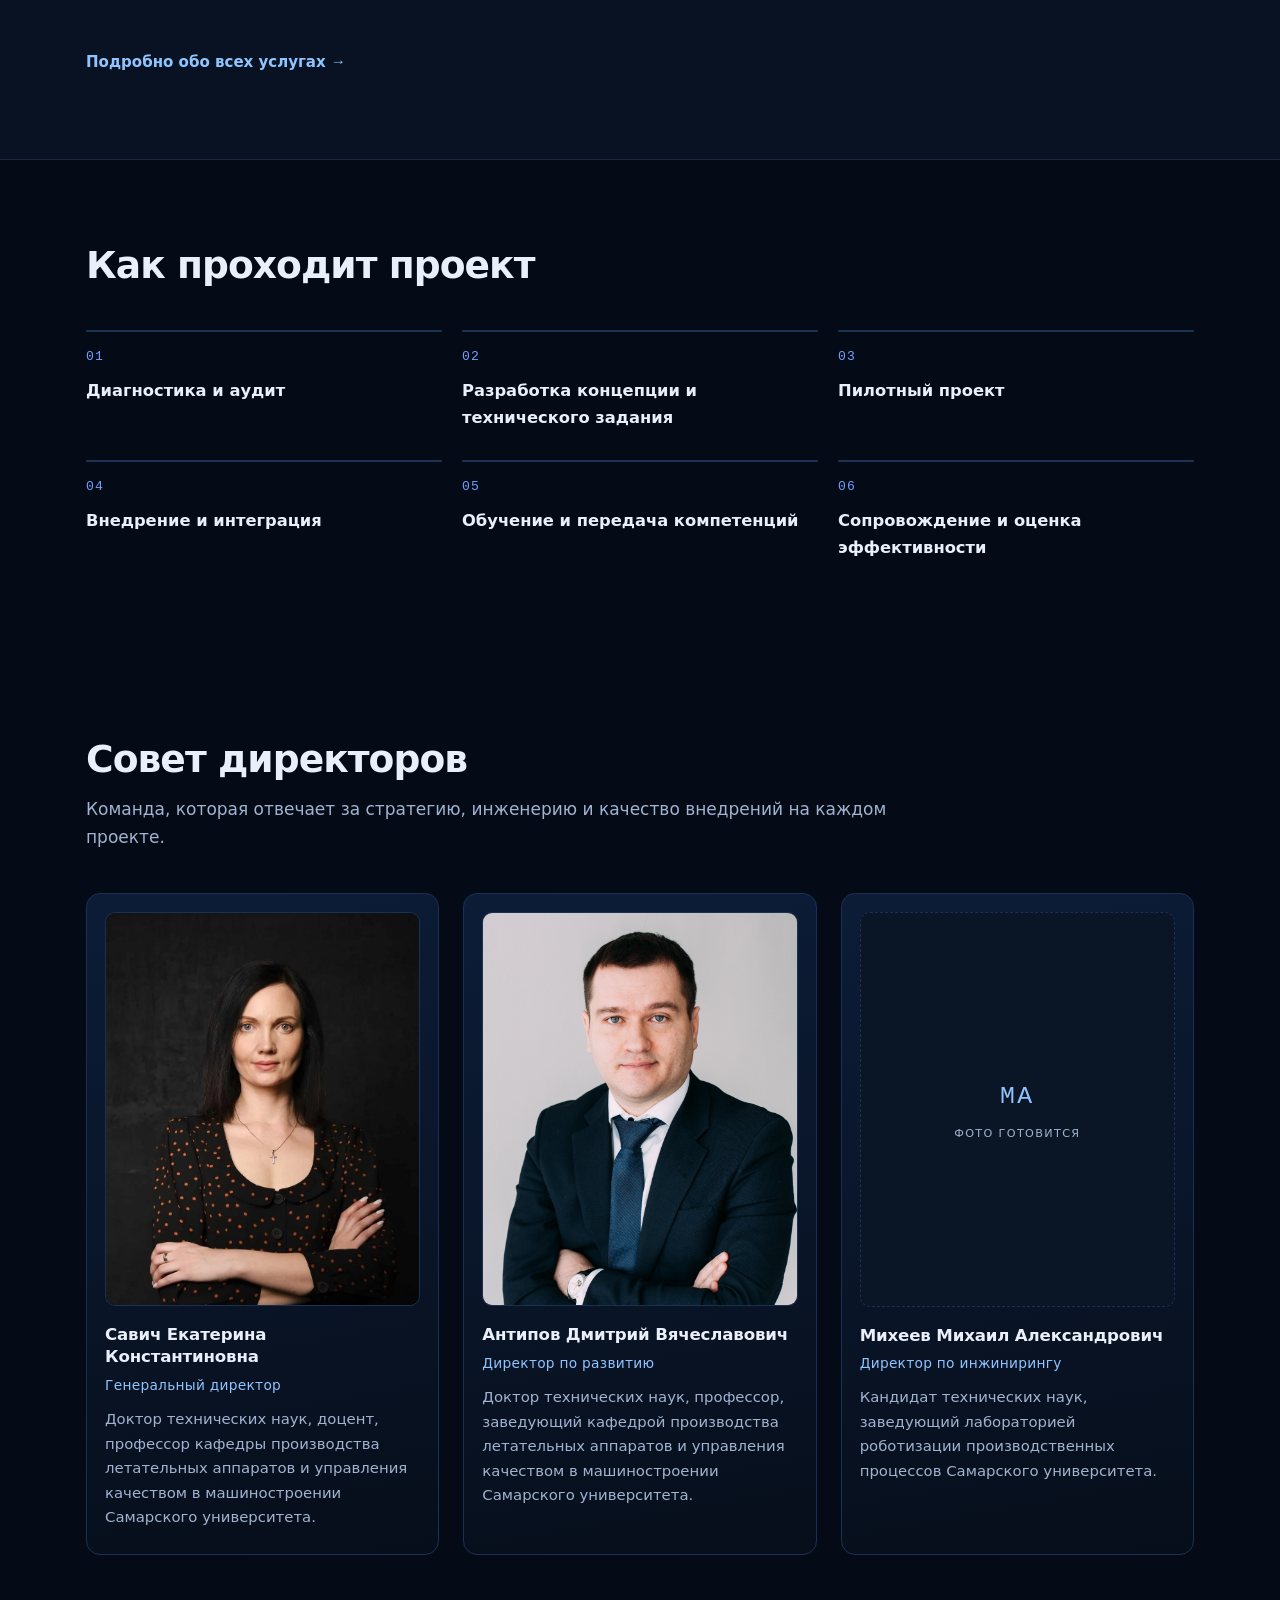
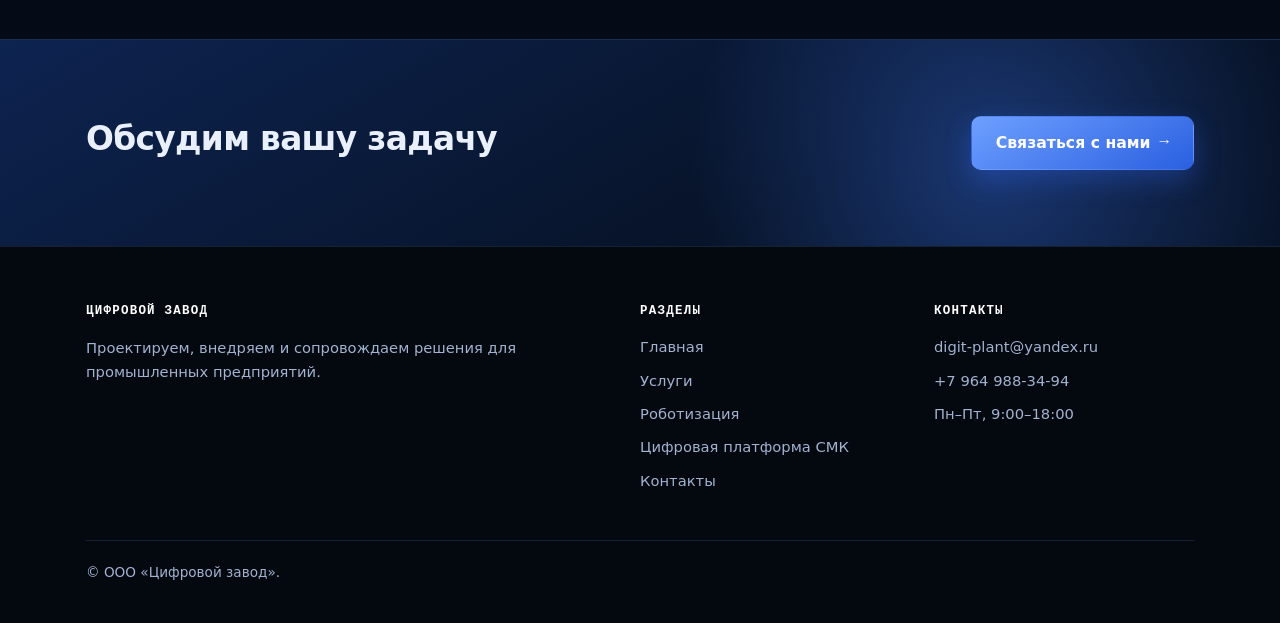
==== commit 7f6a3933: "Главная: у Савич указана должность доцента" ====
--- a/index.html
+++ b/index.html
@@ -132,7 +132,7 @@
           </div>
           <h3>Савич Екатерина Константиновна</h3>
           <span class="team-role">Генеральный директор</span>
-          <p>Доктор технических наук, профессор кафедры производства летательных аппаратов и управления качеством в машиностроении Самарского университета.</p>
+          <p>Доктор технических наук, доцент, профессор кафедры производства летательных аппаратов и управления качеством в машиностроении Самарского университета.</p>
         </article>
         <article class="team-card">
           <div class="team-photo">
--- a/assets/styles.css
+++ b/assets/styles.css
@@ -931,6 +931,9 @@
 .contact-social { display: flex; align-items: center; gap: 10px; }
 .contact-social .social-badge { display: inline-flex; width: 34px; height: 34px; color: var(--muted); }
 .contact-social .social-badge svg { display: block; width: 100%; height: 100%; }
+.contact-social a.social-badge { text-decoration: none; transition: color 0.15s ease, transform 0.15s ease; }
+.contact-social a.social-badge:hover { color: var(--accent-hi); transform: translateY(-1px); }
+.contact-social a.social-badge:focus-visible { outline: 2px solid var(--accent); outline-offset: 4px; border-radius: 50%; }
 
 /* ---------- motion ---------- */
 
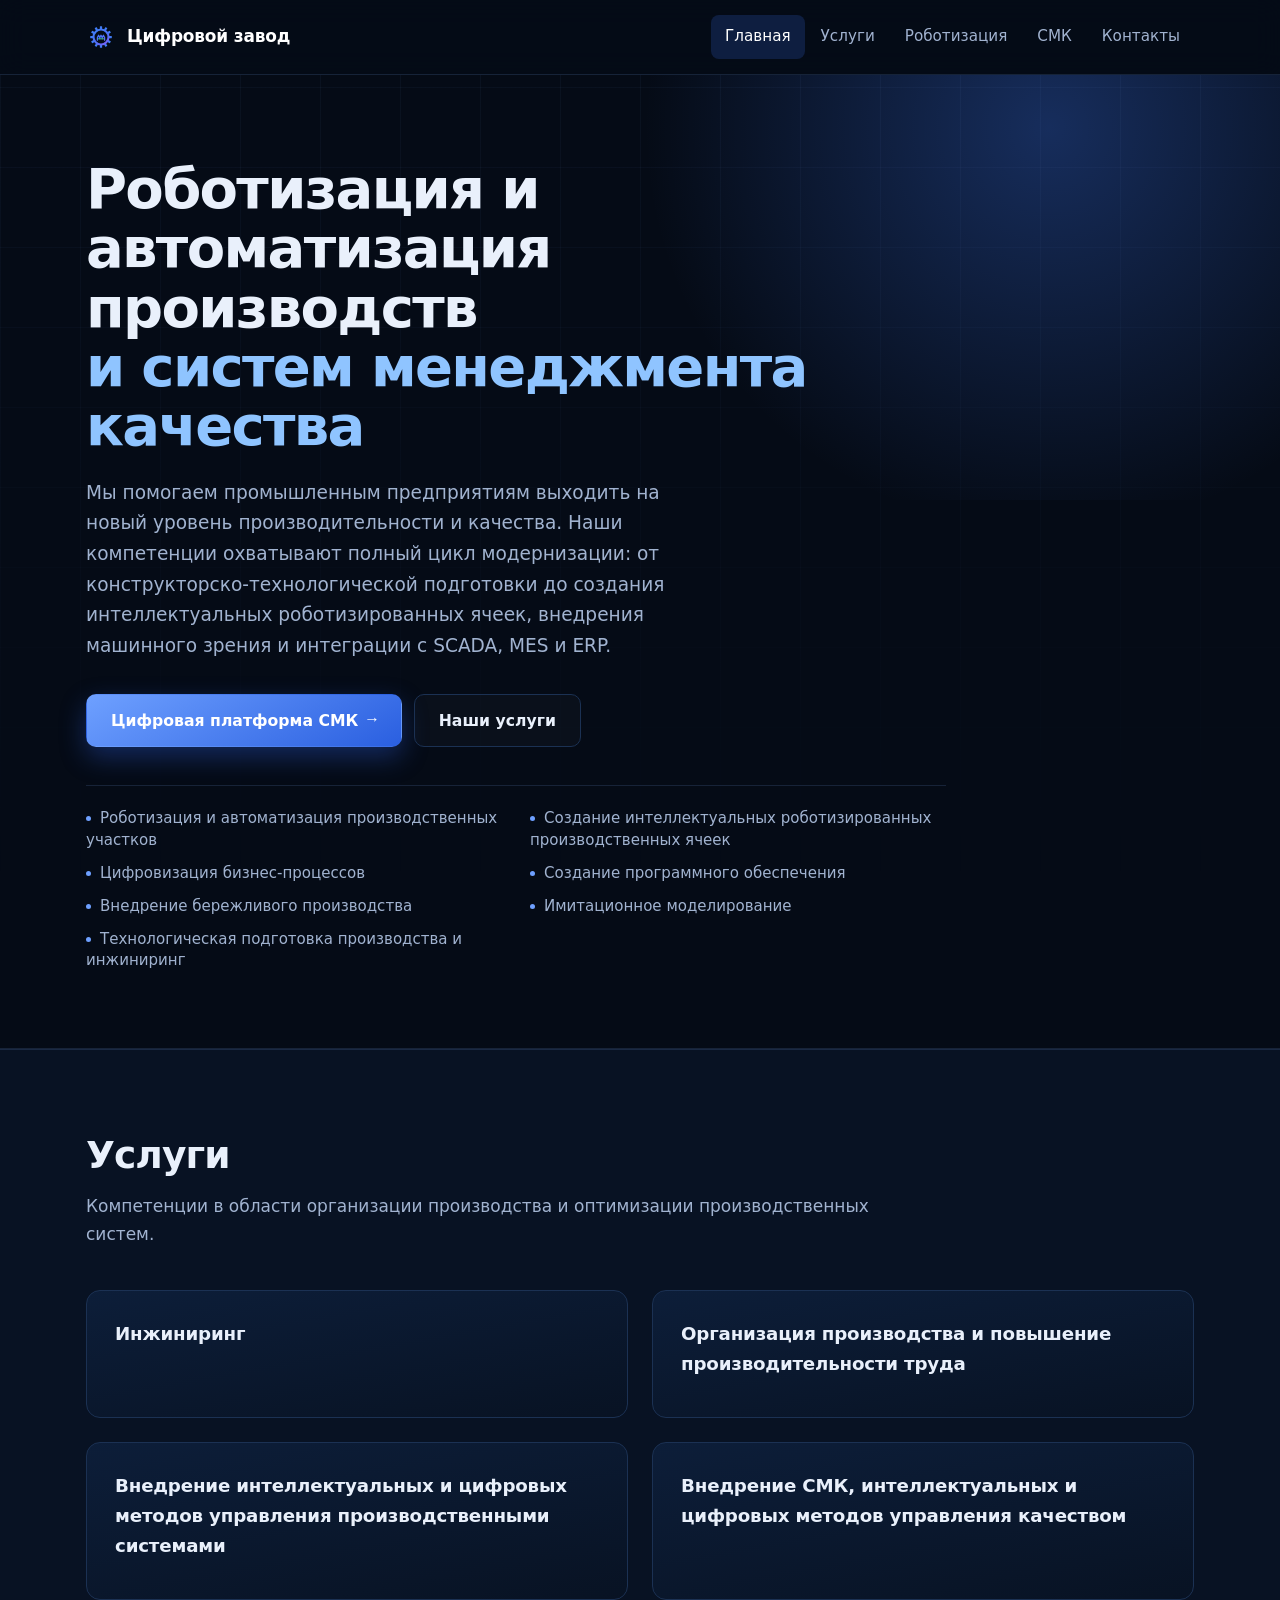
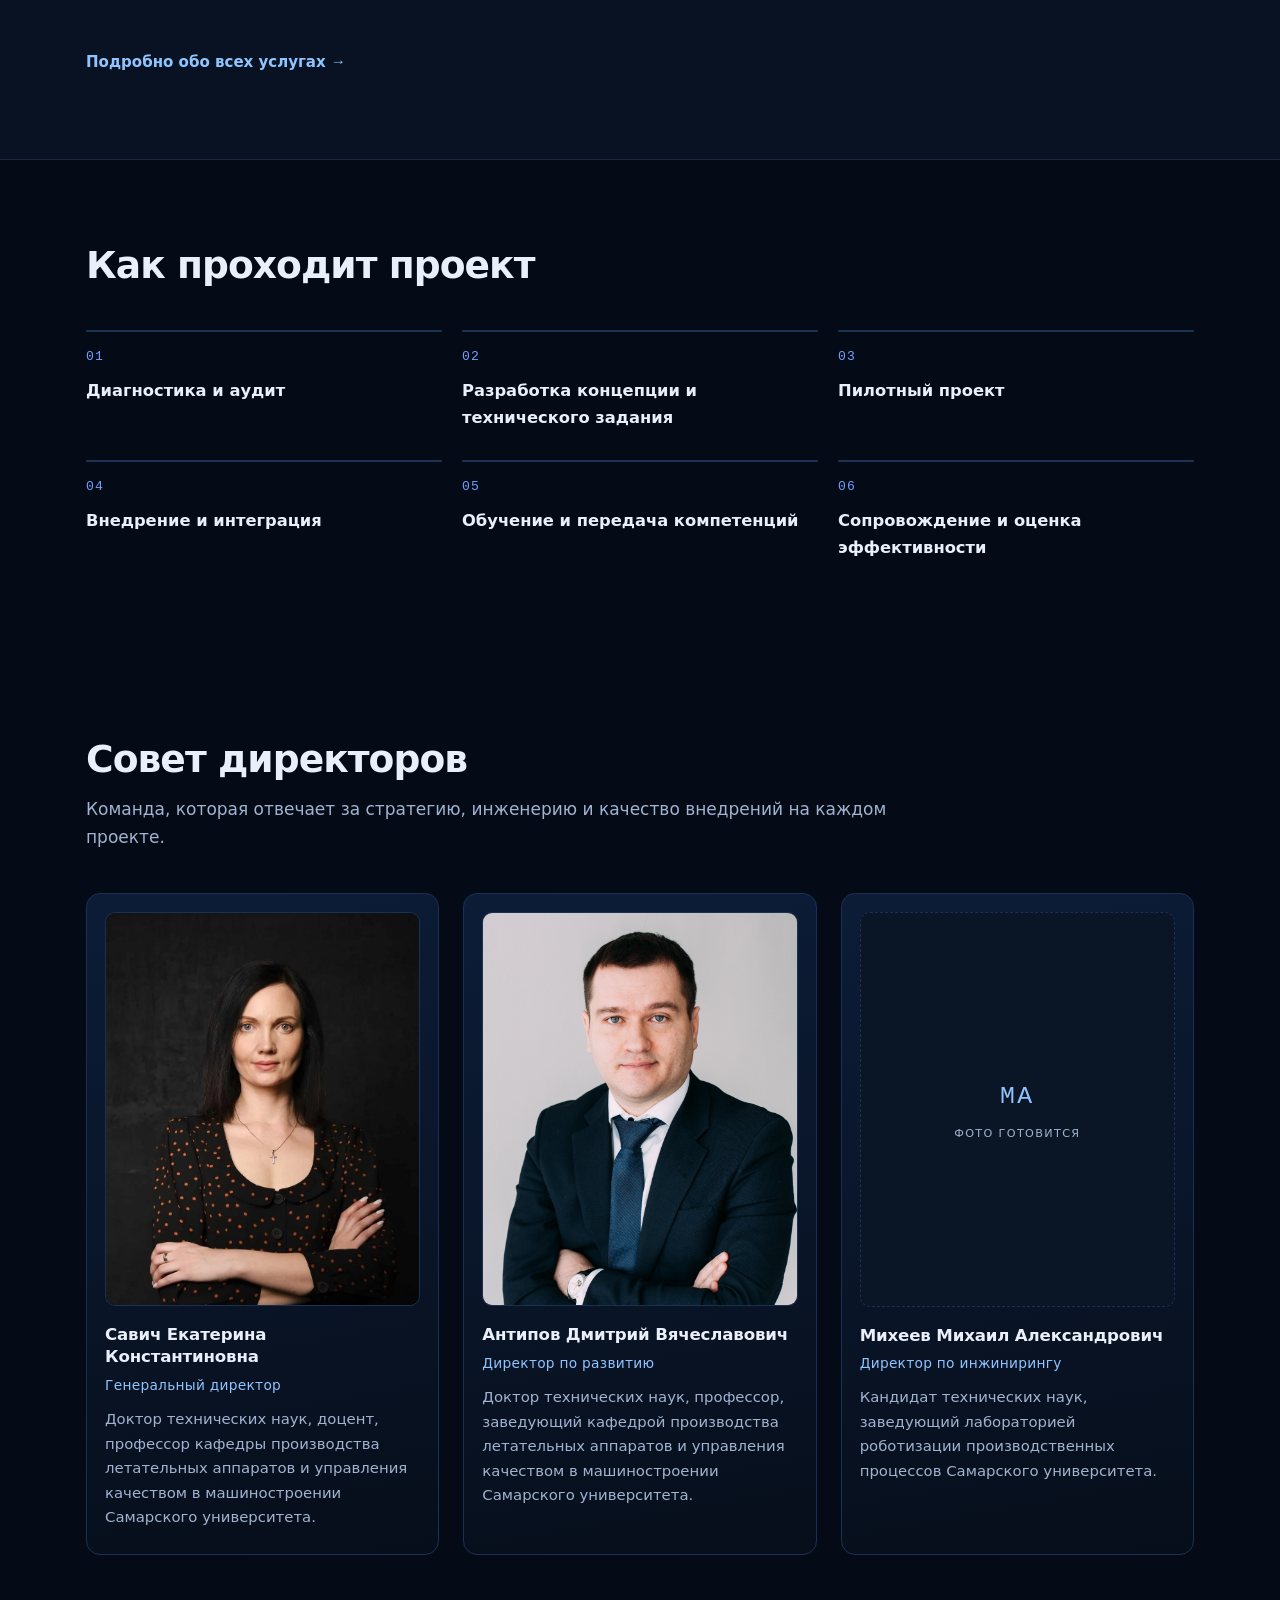
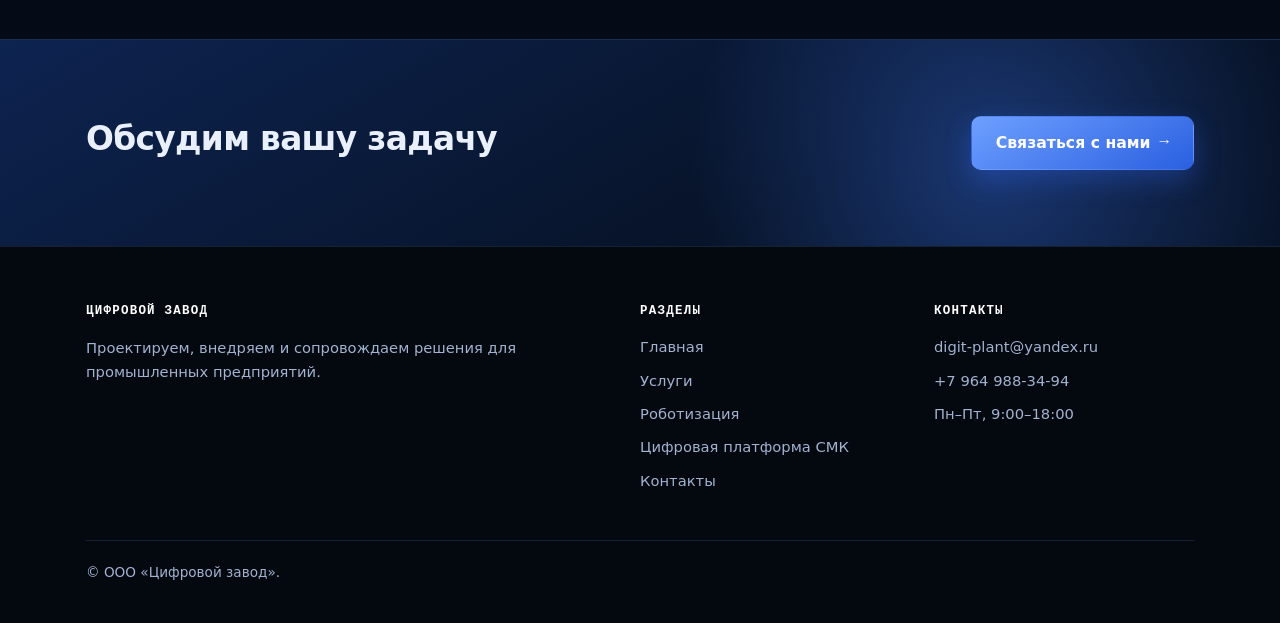
==== commit 7b13b5d4: "Новый логотип: шестерёнка с заводом в шапке, фавиконе и обложке" ====
--- a/index.html
+++ b/index.html
@@ -31,7 +31,7 @@
 
 <header class="site-header">
   <div class="wrap header-inner">
-    <a class="brand" href="index.html"><span class="brand-mark" aria-hidden="true"></span>Цифровой завод</a>
+    <a class="brand" href="index.html"><img class="brand-logo" src="assets/logo.svg" width="30" height="30" alt="">Цифровой завод</a>
     <button class="nav-toggle" type="button" aria-expanded="false" aria-controls="main-nav">Меню</button>
     <nav class="main-nav" id="main-nav" aria-label="Основная навигация">
       <a href="index.html" aria-current="page">Главная</a>
--- a/assets/styles.css
+++ b/assets/styles.css
@@ -87,6 +87,8 @@
   white-space: nowrap;
 }
 
+.brand-logo { width: 30px; height: 30px; flex: 0 0 auto; display: block; }
+
 .brand-mark {
   width: 26px;
   height: 26px;
@@ -935,6 +937,139 @@
 .contact-social a.social-badge:hover { color: var(--accent-hi); transform: translateY(-1px); }
 .contact-social a.social-badge:focus-visible { outline: 2px solid var(--accent); outline-offset: 4px; border-radius: 50%; }
 
+/* ---------- robotics solutions ---------- */
+
+.sol-list { display: grid; gap: 22px; }
+
+.sol-card {
+  display: grid;
+  grid-template-columns: minmax(0, 1.12fr) minmax(0, 0.88fr);
+  gap: 30px;
+  align-items: start;
+  padding: 30px;
+  background: var(--panel);
+  border: 1px solid var(--line);
+  border-radius: 18px;
+  transition: border-color 0.18s ease, transform 0.18s ease;
+}
+
+
+.sol-card:hover { border-color: rgba(63, 124, 255, 0.45); transform: translateY(-2px); }
+
+.sol-body { min-width: 0; order: 1; }
+
+.sol-head { display: flex; align-items: center; gap: 12px; margin-bottom: 12px; }
+
+.sol-ugt {
+  margin-left: auto;
+  padding: 4px 10px;
+  font-size: 11px;
+  letter-spacing: 0.08em;
+  color: var(--muted);
+  border: 1px solid var(--line);
+  border-radius: 999px;
+  white-space: nowrap;
+}
+
+.sol-card h3 { margin: 0 0 10px; font-size: clamp(20px, 2.1vw, 25px); line-height: 1.25; }
+
+.sol-lead { margin: 0 0 16px; color: var(--muted); }
+
+.sol-text { margin: 0 0 16px; color: var(--muted); }
+
+.sol-chips { display: flex; flex-wrap: wrap; gap: 8px; margin-bottom: 18px; }
+
+.sol-chip { padding: 7px 12px; border: 1px solid var(--line); border-radius: 10px; font-size: 12.5px; color: var(--muted); }
+
+.sol-chip b { display: block; margin-bottom: 2px; font-size: 15px; font-weight: 600; color: var(--text); }
+
+.sol-points { display: grid; gap: 8px; margin: 0 0 18px; padding: 0; list-style: none; }
+
+.sol-points li { position: relative; padding-left: 18px; font-size: 14.5px; }
+
+.sol-points li::before {
+  content: "";
+  position: absolute;
+  left: 0;
+  top: 0.55em;
+  width: 6px;
+  height: 6px;
+  border-radius: 50%;
+  background: var(--accent);
+}
+
+.sol-specs { padding-top: 14px; border-top: 1px solid var(--line); }
+
+.sol-specs summary { cursor: pointer; font-size: 13px; letter-spacing: 0.03em; color: var(--accent-hi); list-style: none; }
+.sol-specs summary::-webkit-details-marker { display: none; }
+.sol-specs summary::before { content: "+"; display: inline-block; width: 14px; }
+.sol-specs[open] summary::before { content: "–"; }
+.sol-specs summary:focus-visible { outline: 2px solid var(--accent); outline-offset: 4px; border-radius: 4px; }
+
+.spec-list {
+  display: grid;
+  grid-template-columns: minmax(0, 1fr) auto;
+  gap: 6px 18px;
+  margin: 14px 0 0;
+  font-size: 13.5px;
+}
+
+.spec-list dt { color: var(--muted); }
+.spec-list dd { margin: 0; text-align: right; }
+
+.sol-media {
+  order: 2;
+  position: sticky;
+  top: 90px;
+  padding: 12px;
+  background: rgba(63, 124, 255, 0.05);
+  border: 1px solid var(--line);
+  border-radius: 14px;
+}
+
+.sol-media img { display: block; width: 100%; height: auto; border-radius: 8px; }
+.sol-sub { margin: 0 0 8px; font-size: 11.5px; letter-spacing: 0.14em; text-transform: uppercase; color: var(--muted); }
+
+.spec-lines { display: grid; gap: 6px; margin: 14px 0 0; padding-left: 18px; font-size: 13.5px; color: var(--muted); }
+
+.spec-lines li::marker { color: var(--line); }
+
+.sol-specs .sol-sub { margin-top: 14px; }
+
+
+
+
+
+
+
+
+
+@media (max-width: 1000px) {
+  .sol-card {
+  display: grid;
+  grid-template-columns: minmax(0, 1.12fr) minmax(0, 0.88fr);
+  gap: 30px;
+  align-items: start;
+  padding: 30px;
+  background: var(--panel);
+  border: 1px solid var(--line);
+  border-radius: 18px;
+  transition: border-color 0.18s ease, transform 0.18s ease;
+}
+  .sol-media {
+  order: 2;
+  position: sticky;
+  top: 90px;
+  padding: 12px;
+  background: rgba(63, 124, 255, 0.05);
+  border: 1px solid var(--line);
+  border-radius: 14px;
+}
+}
+@media (max-width: 560px) {
+  .sol-ugt { display: none; }
+}
+
 /* ---------- motion ---------- */
 
 @media (prefers-reduced-motion: no-preference) {
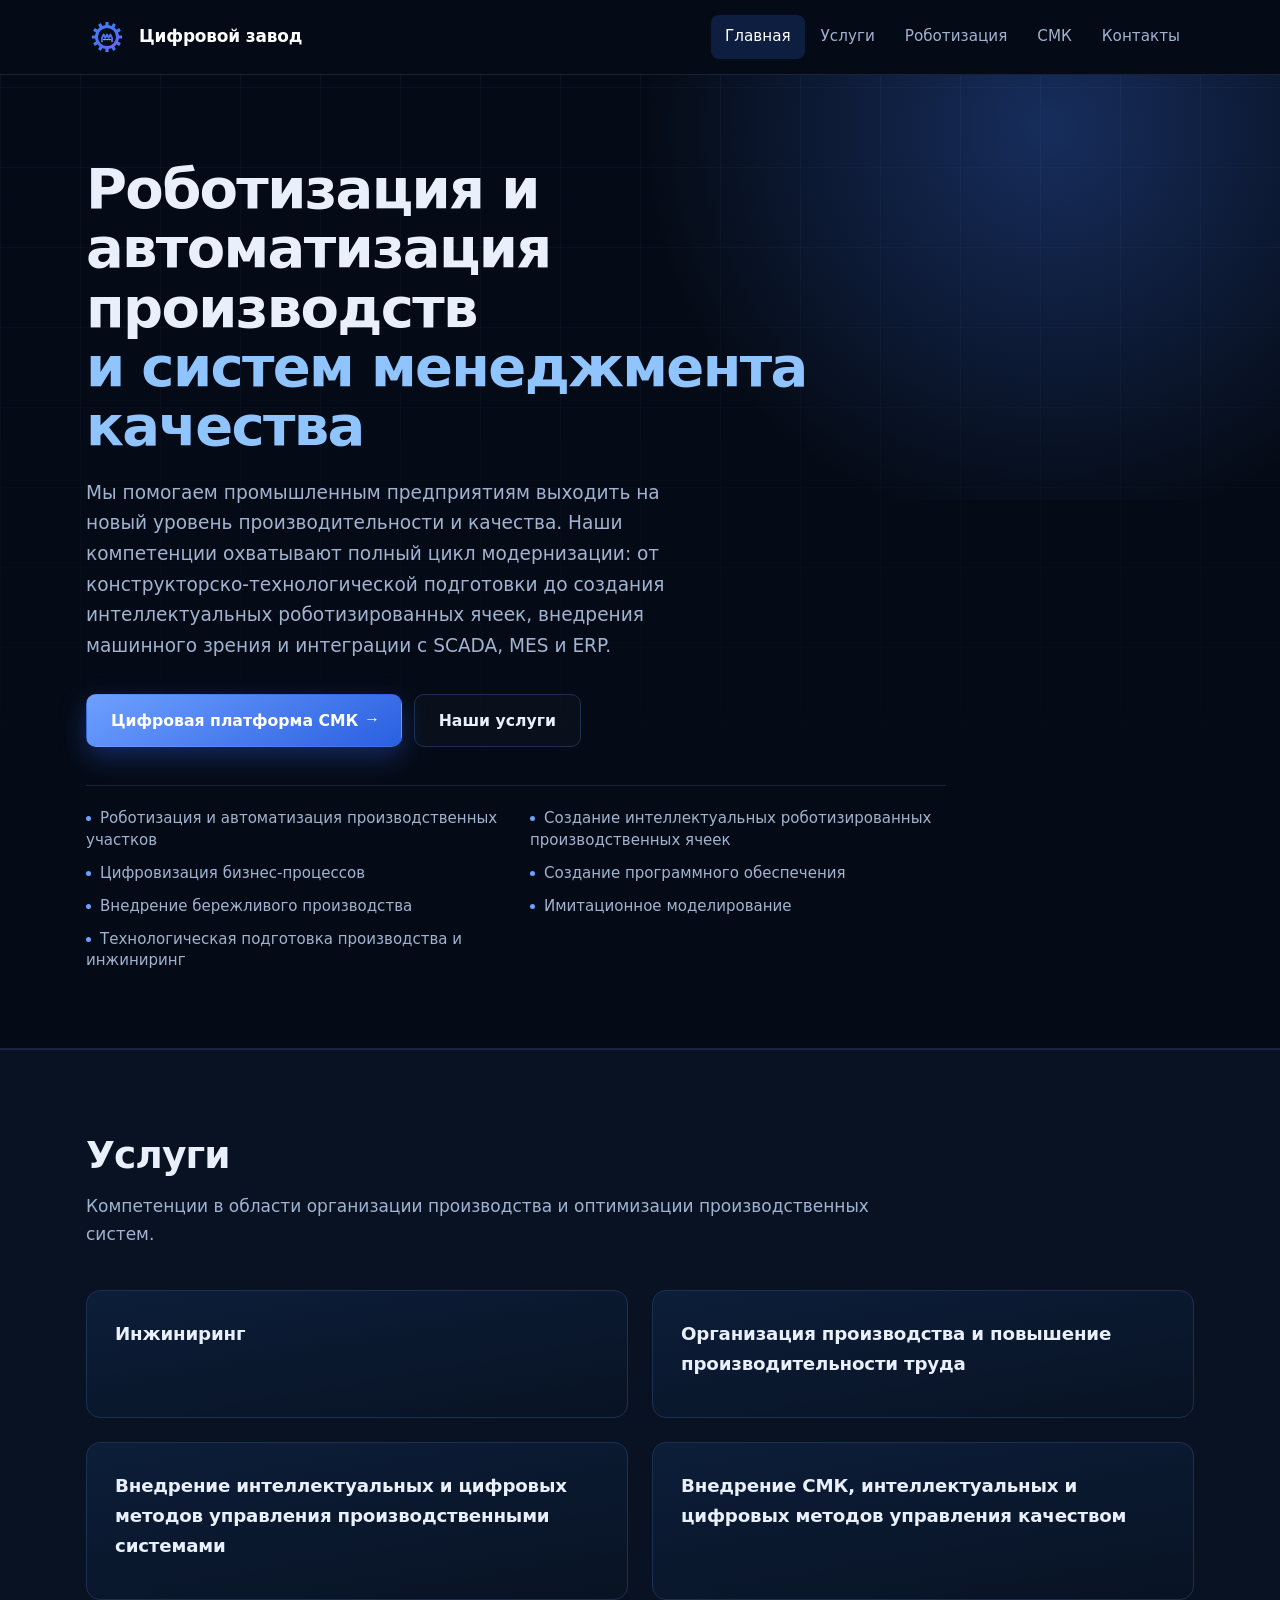
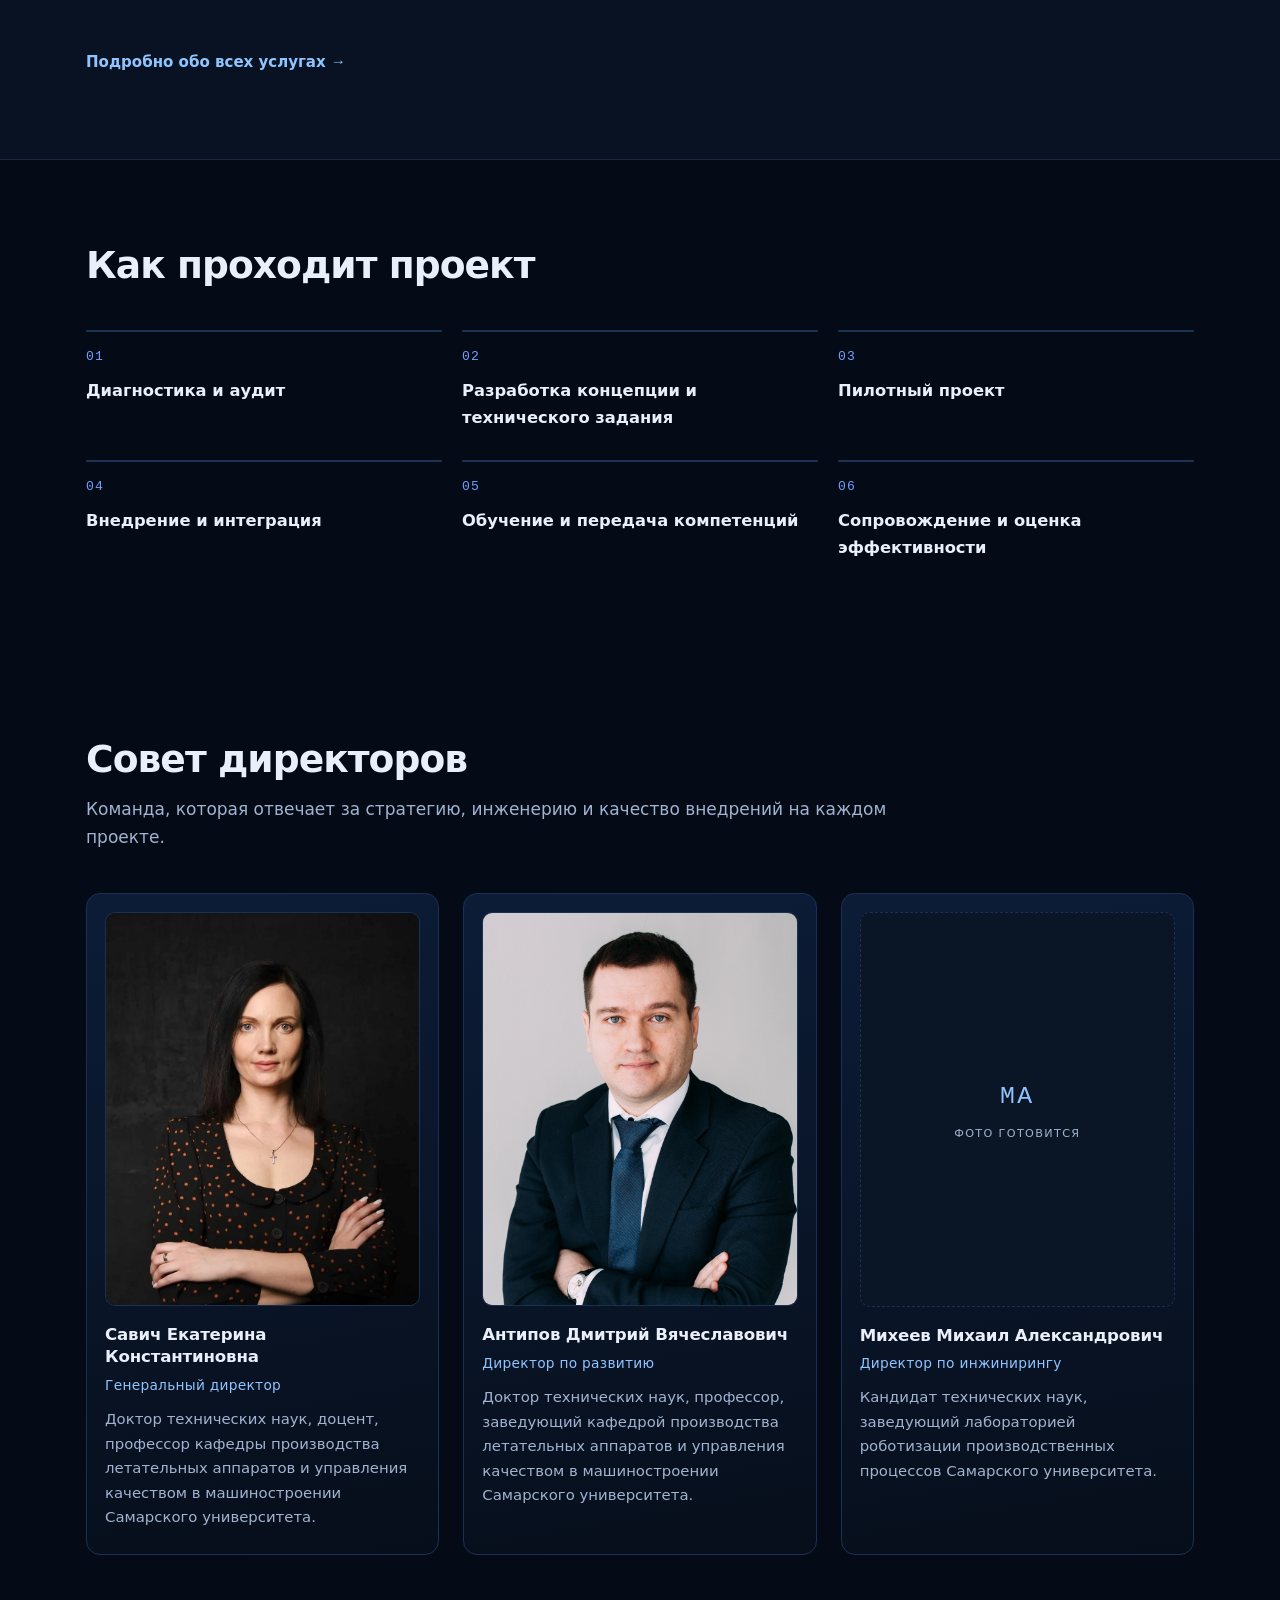
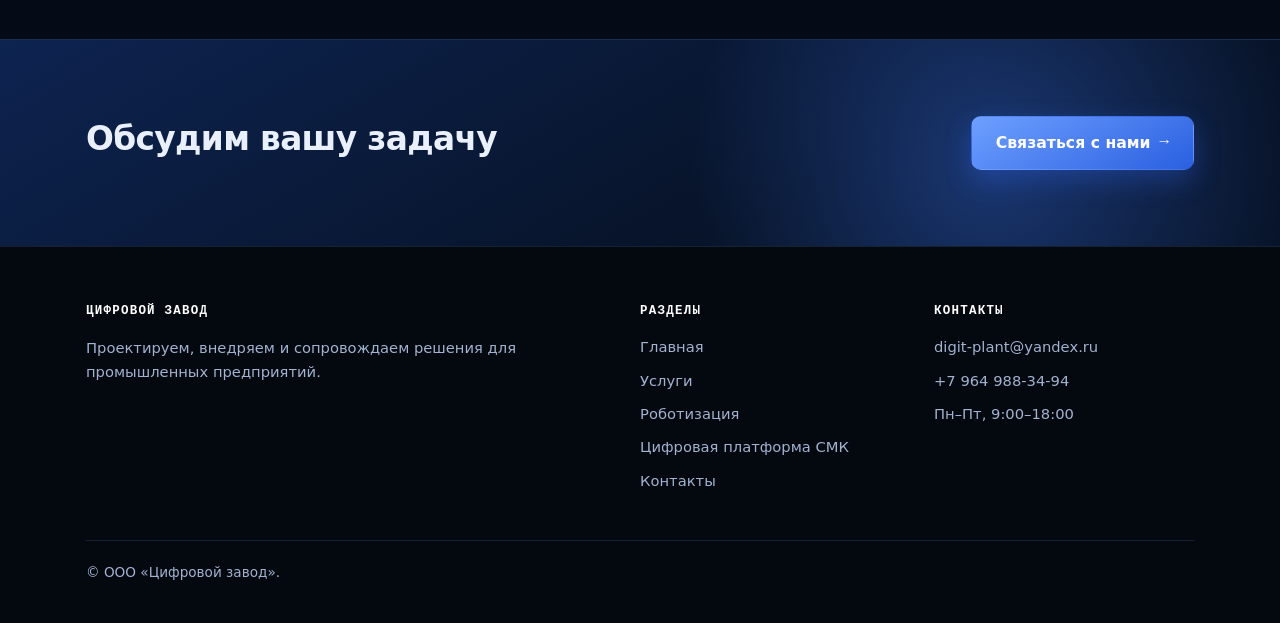
==== commit 359baa9f: "Логотип в шапке увеличен до 42 px" ====
--- a/index.html
+++ b/index.html
@@ -31,7 +31,7 @@
 
 <header class="site-header">
   <div class="wrap header-inner">
-    <a class="brand" href="index.html"><img class="brand-logo" src="assets/logo.svg" width="30" height="30" alt="">Цифровой завод</a>
+    <a class="brand" href="index.html"><img class="brand-logo" src="assets/logo.svg" width="42" height="42" alt="">Цифровой завод</a>
     <button class="nav-toggle" type="button" aria-expanded="false" aria-controls="main-nav">Меню</button>
     <nav class="main-nav" id="main-nav" aria-label="Основная навигация">
       <a href="index.html" aria-current="page">Главная</a>
--- a/assets/styles.css
+++ b/assets/styles.css
@@ -87,7 +87,7 @@
   white-space: nowrap;
 }
 
-.brand-logo { width: 30px; height: 30px; flex: 0 0 auto; display: block; }
+.brand-logo { width: 42px; height: 42px; flex: 0 0 auto; display: block; }
 
 .brand-mark {
   width: 26px;
@@ -1068,6 +1068,7 @@
 }
 @media (max-width: 560px) {
   .sol-ugt { display: none; }
+  .brand-logo { width: 36px; height: 36px; }
 }
 
 /* ---------- motion ---------- */
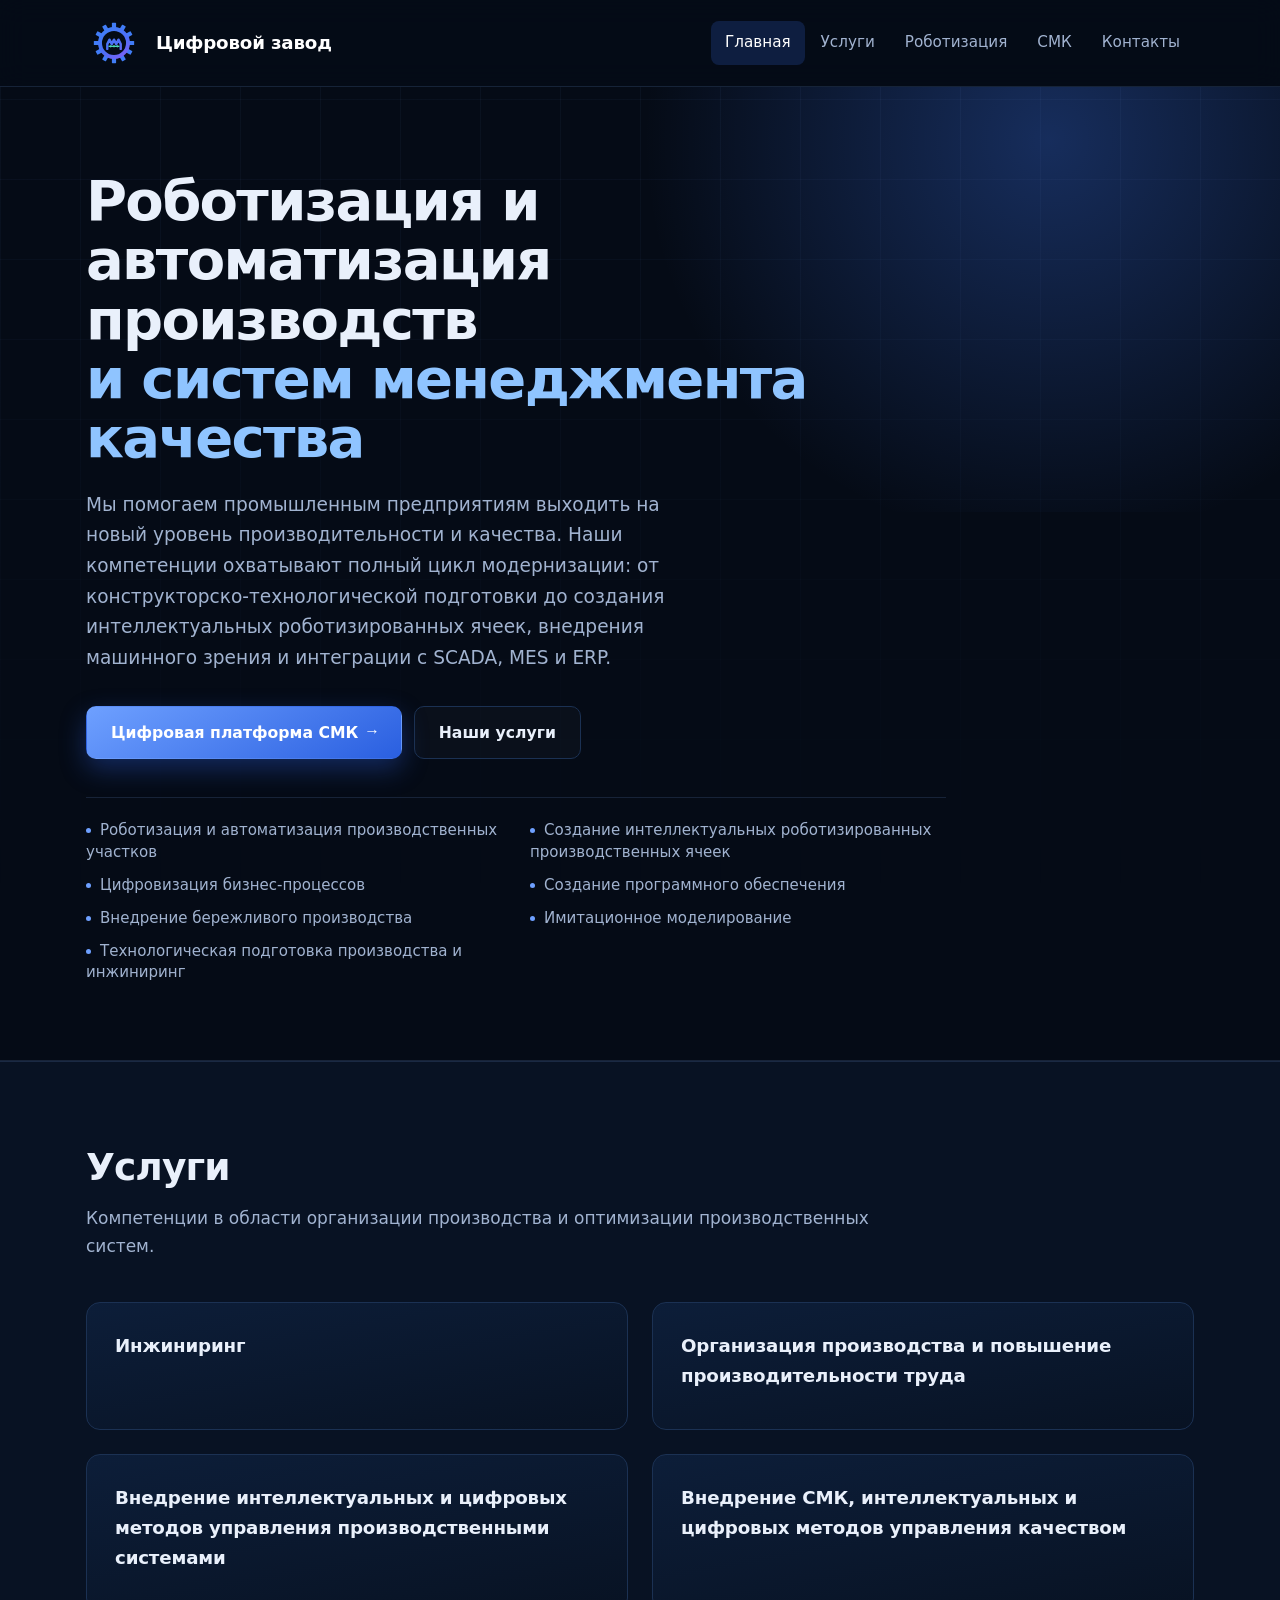
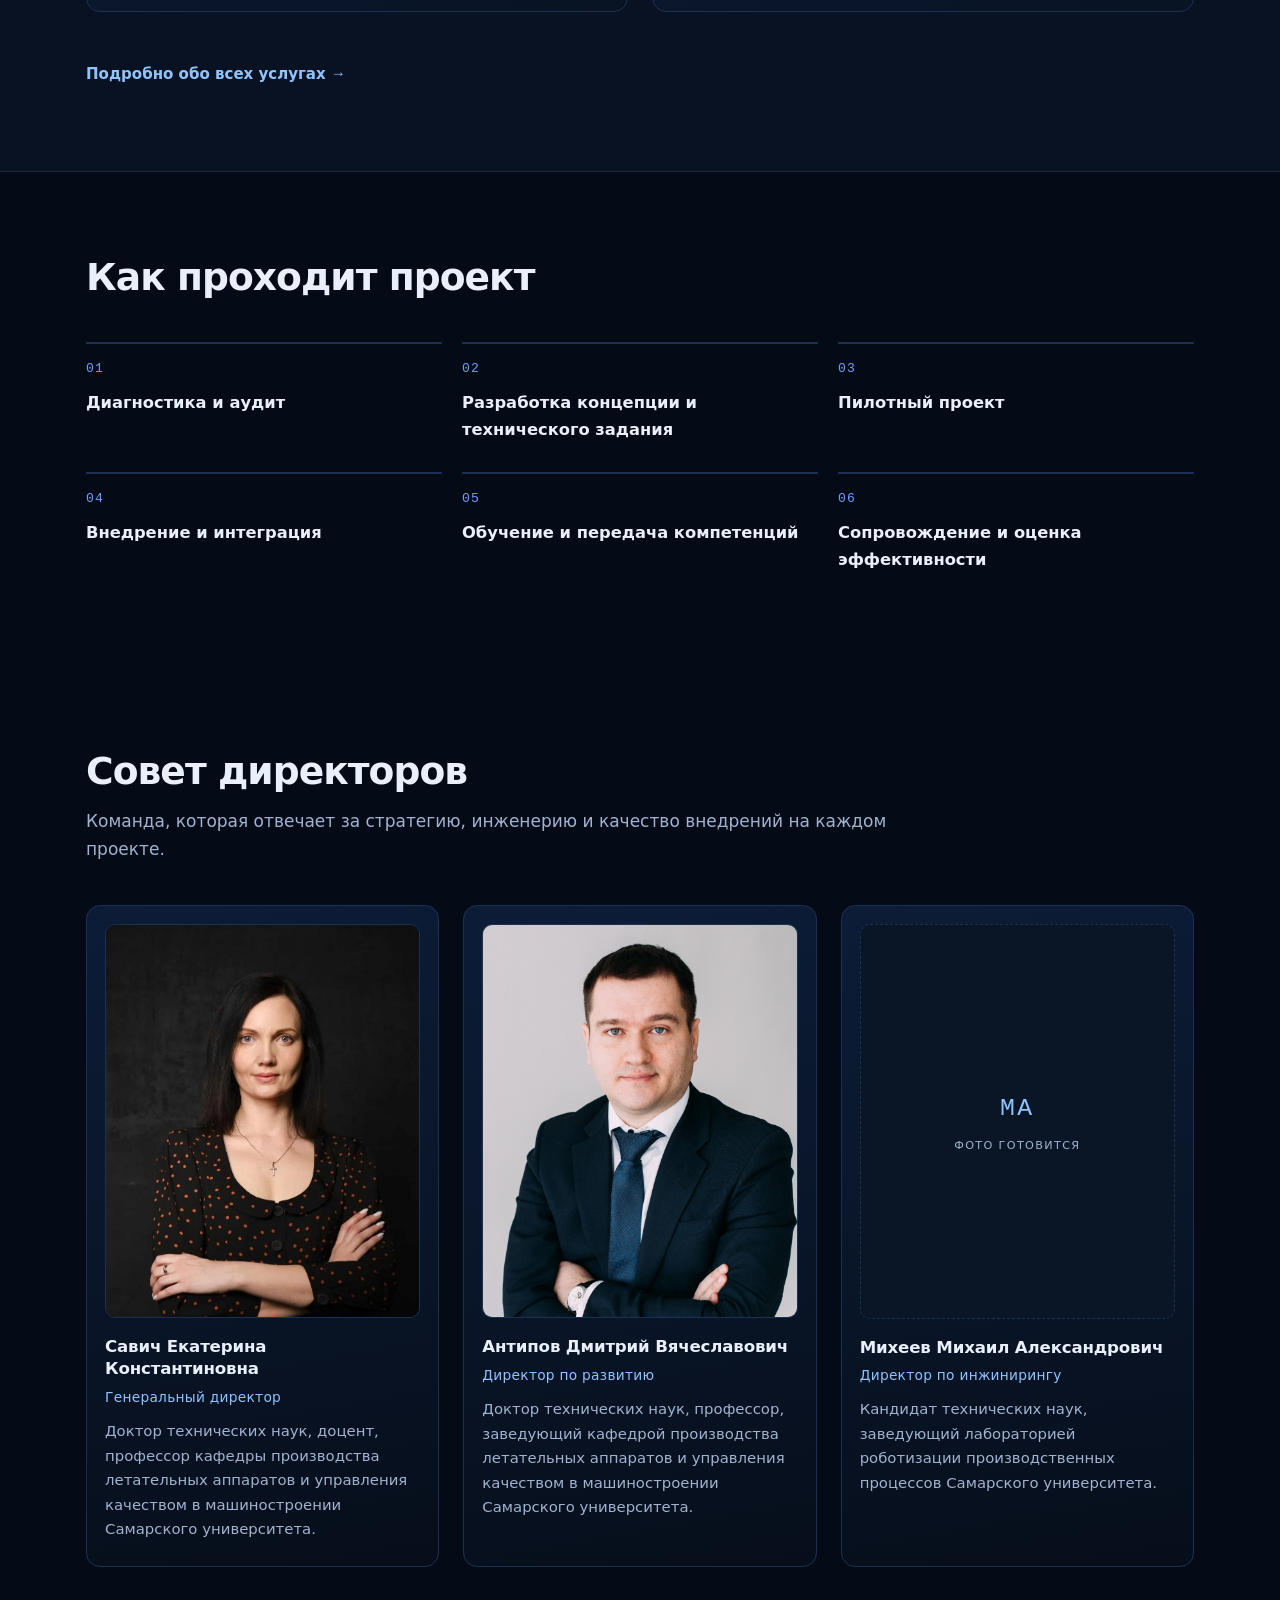
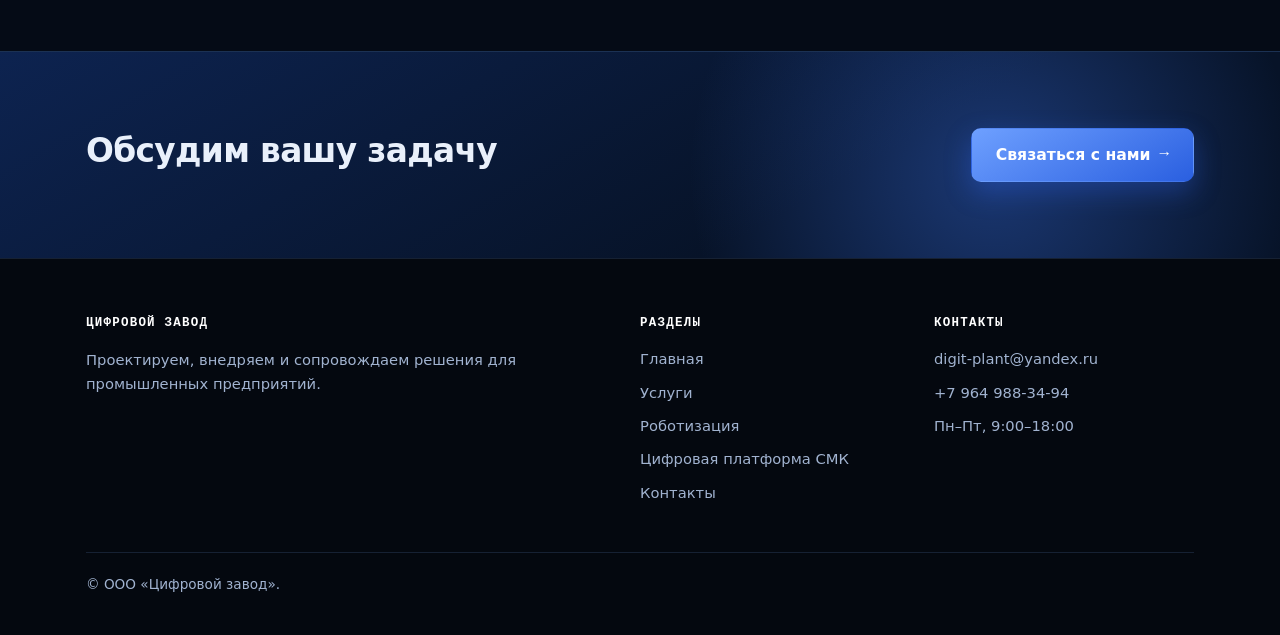
==== commit 15f4f89e: "Логотип увеличен до 56 px; вариант для светлого фона отменён" ====
--- a/index.html
+++ b/index.html
@@ -31,7 +31,7 @@
 
 <header class="site-header">
   <div class="wrap header-inner">
-    <a class="brand" href="index.html"><img class="brand-logo" src="assets/logo.svg" width="42" height="42" alt="">Цифровой завод</a>
+    <a class="brand" href="index.html"><img class="brand-logo" src="assets/logo.svg" width="56" height="56" alt="">Цифровой завод</a>
     <button class="nav-toggle" type="button" aria-expanded="false" aria-controls="main-nav">Меню</button>
     <nav class="main-nav" id="main-nav" aria-label="Основная навигация">
       <a href="index.html" aria-current="page">Главная</a>
--- a/assets/styles.css
+++ b/assets/styles.css
@@ -72,22 +72,22 @@
   display: flex;
   align-items: center;
   gap: 26px;
-  min-height: 74px;
+  min-height: 86px;
 }
 
 .brand {
   display: inline-flex;
   align-items: center;
-  gap: 11px;
+  gap: 14px;
   text-decoration: none;
   color: #fff;
   font-weight: 700;
-  font-size: 1.06rem;
+  font-size: 1.14rem;
   letter-spacing: -0.01em;
   white-space: nowrap;
 }
 
-.brand-logo { width: 42px; height: 42px; flex: 0 0 auto; display: block; }
+.brand-logo { width: 56px; height: 56px; flex: 0 0 auto; display: block; }
 
 .brand-mark {
   width: 26px;
@@ -1068,7 +1068,7 @@
 }
 @media (max-width: 560px) {
   .sol-ugt { display: none; }
-  .brand-logo { width: 36px; height: 36px; }
+  .brand-logo { width: 46px; height: 46px; }
 }
 
 /* ---------- motion ---------- */
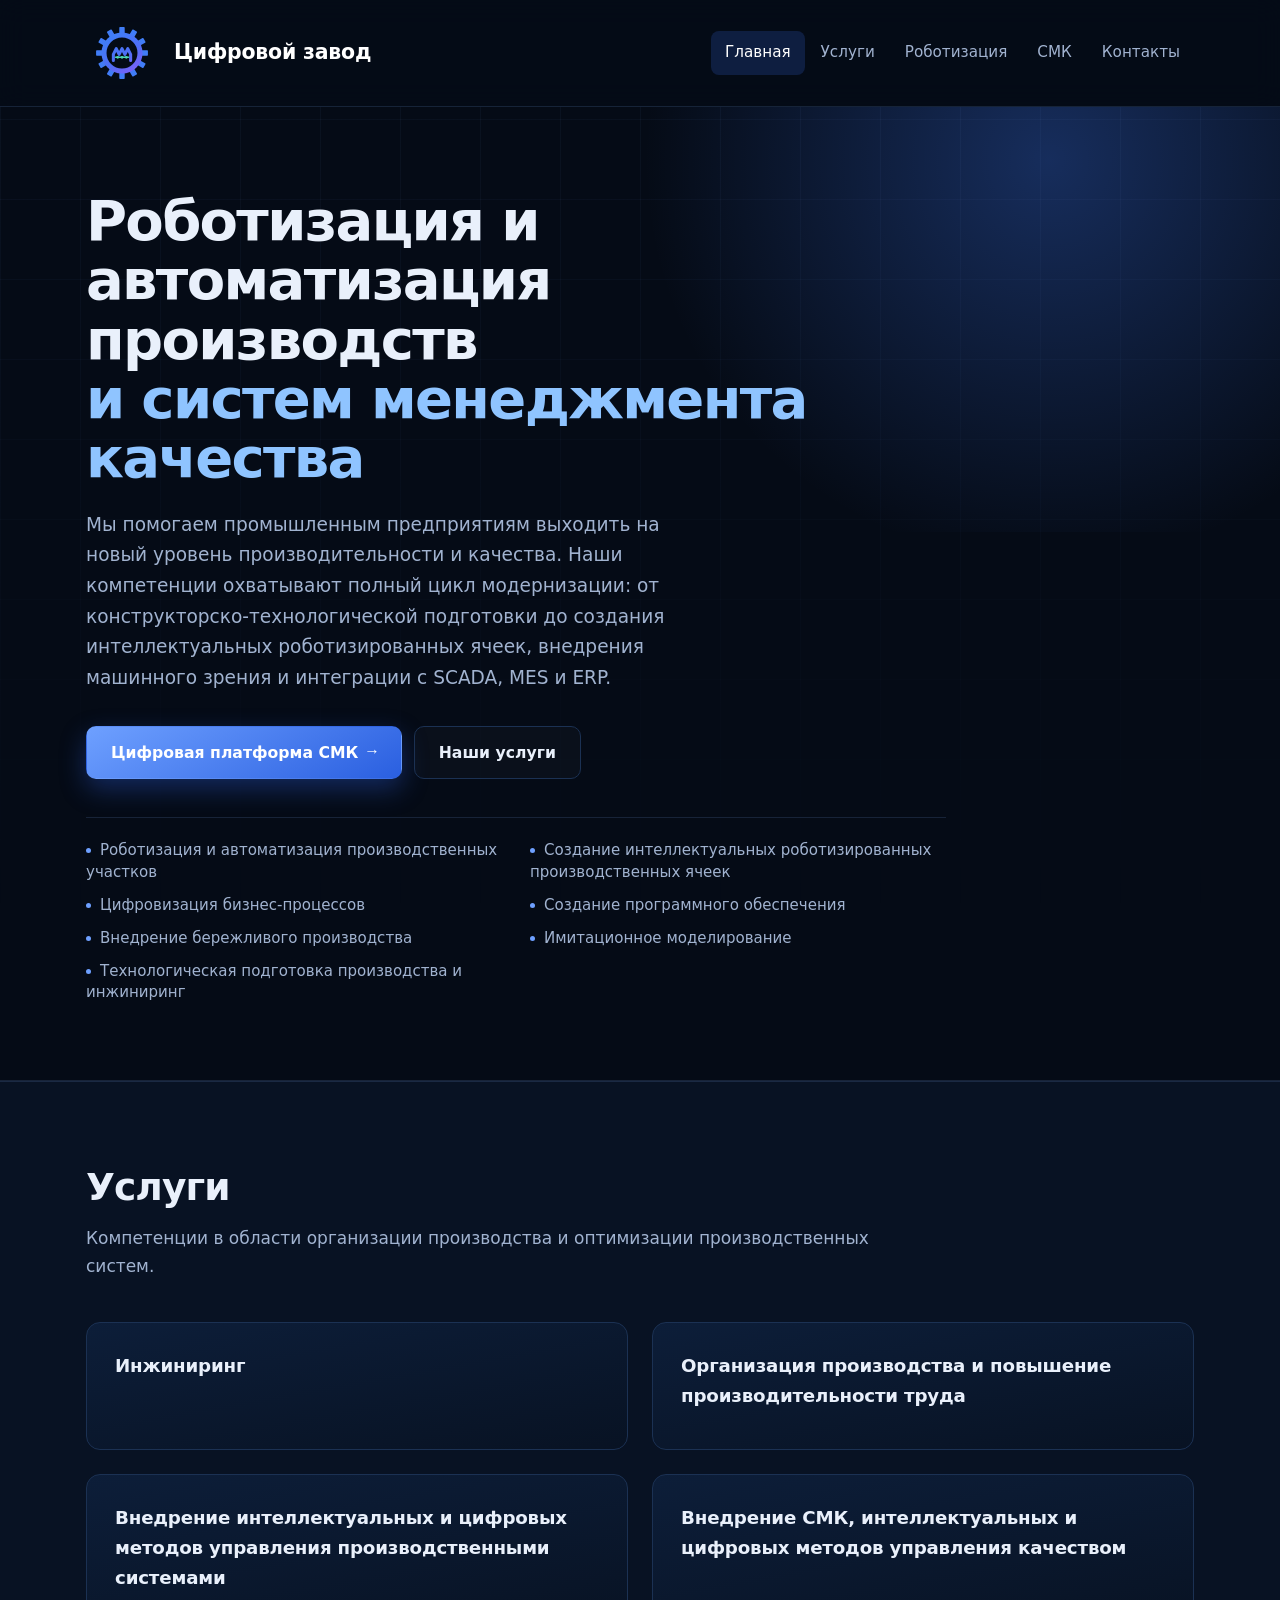
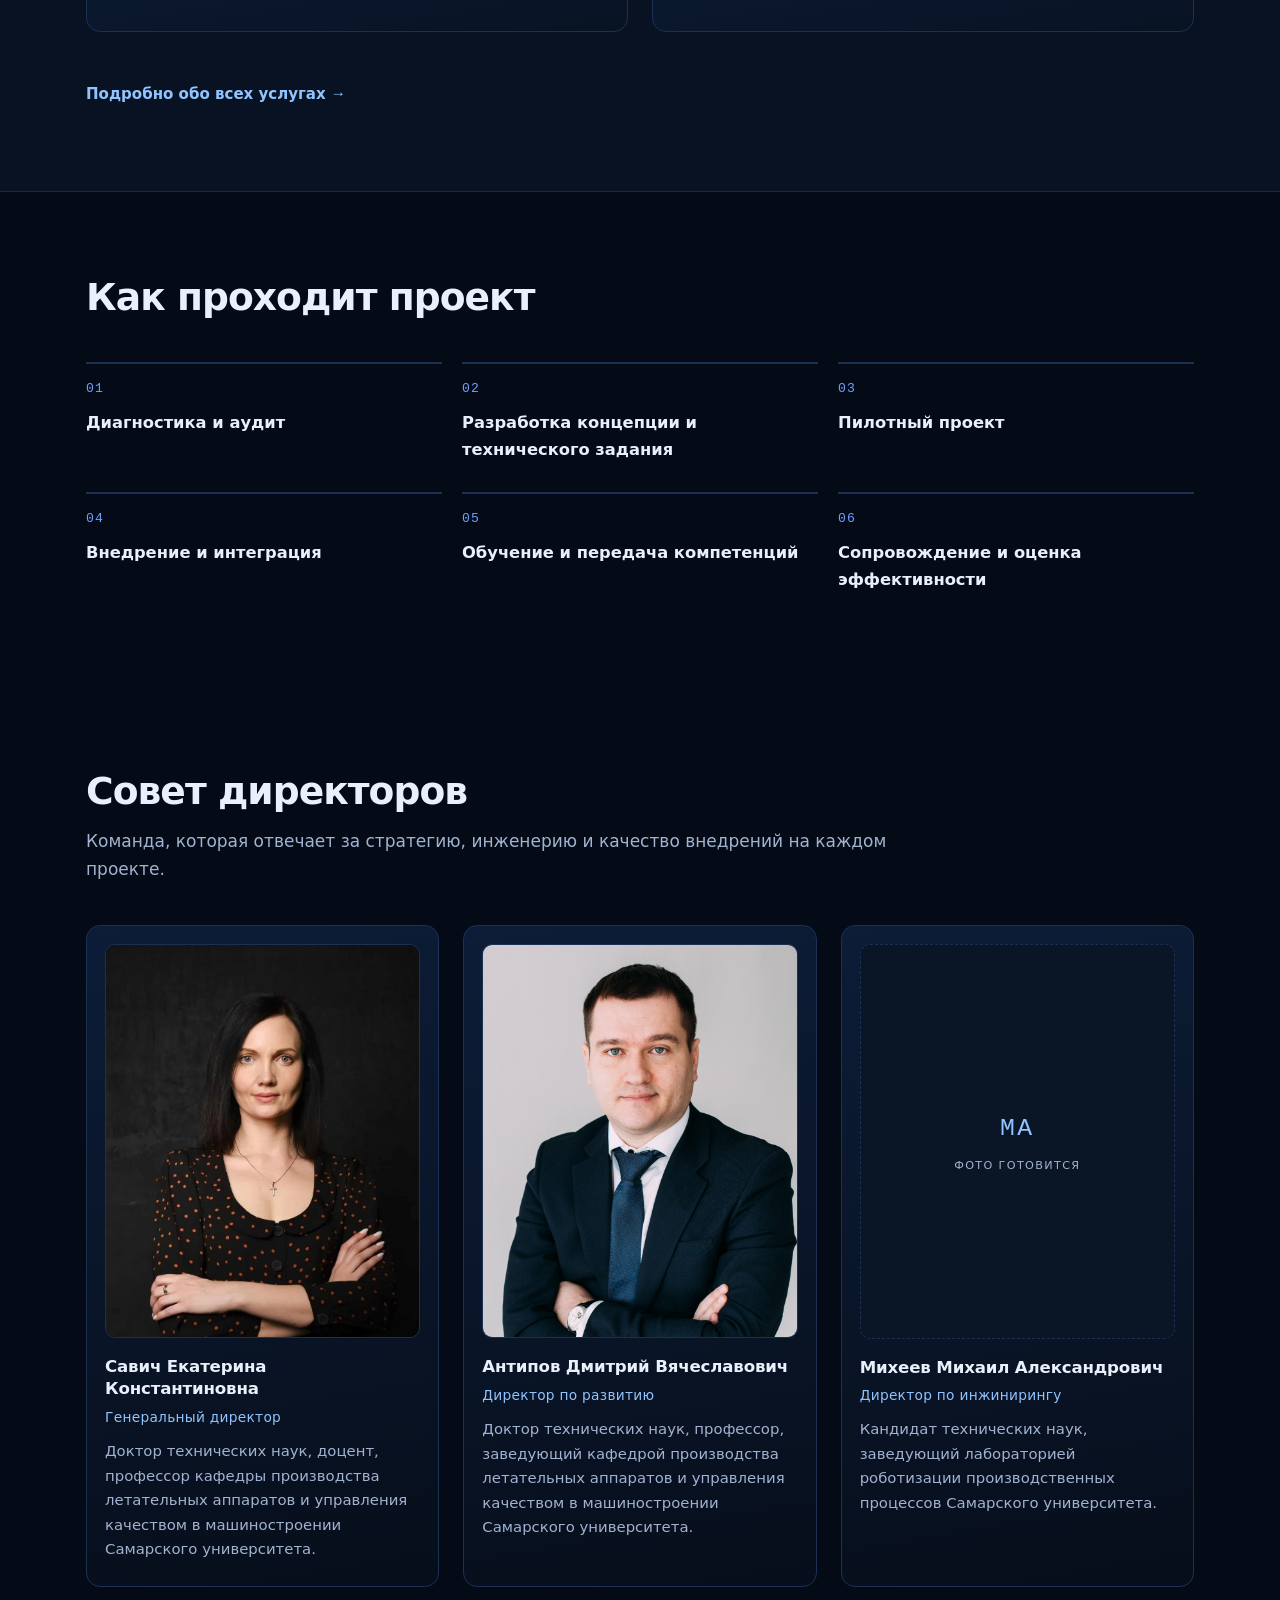
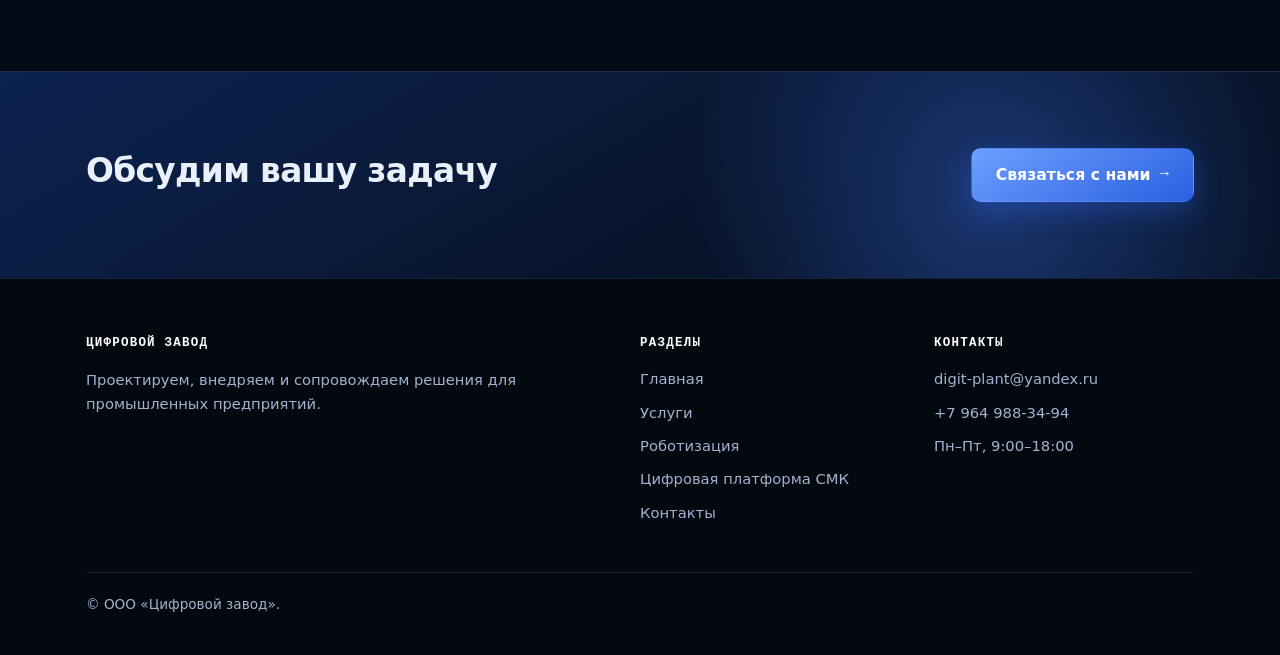
==== commit e62105ab: "Логотип в шапке увеличен до 72 px" ====
--- a/index.html
+++ b/index.html
@@ -31,7 +31,7 @@
 
 <header class="site-header">
   <div class="wrap header-inner">
-    <a class="brand" href="index.html"><img class="brand-logo" src="assets/logo.svg" width="56" height="56" alt="">Цифровой завод</a>
+    <a class="brand" href="index.html"><img class="brand-logo" src="assets/logo.svg" width="72" height="72" alt="">Цифровой завод</a>
     <button class="nav-toggle" type="button" aria-expanded="false" aria-controls="main-nav">Меню</button>
     <nav class="main-nav" id="main-nav" aria-label="Основная навигация">
       <a href="index.html" aria-current="page">Главная</a>
--- a/assets/styles.css
+++ b/assets/styles.css
@@ -72,22 +72,22 @@
   display: flex;
   align-items: center;
   gap: 26px;
-  min-height: 86px;
+  min-height: 106px;
 }
 
 .brand {
   display: inline-flex;
   align-items: center;
-  gap: 14px;
+  gap: 16px;
   text-decoration: none;
   color: #fff;
   font-weight: 700;
-  font-size: 1.14rem;
+  font-size: 1.28rem;
   letter-spacing: -0.01em;
   white-space: nowrap;
 }
 
-.brand-logo { width: 56px; height: 56px; flex: 0 0 auto; display: block; }
+.brand-logo { width: 72px; height: 72px; flex: 0 0 auto; display: block; }
 
 .brand-mark {
   width: 26px;
@@ -1068,7 +1068,7 @@
 }
 @media (max-width: 560px) {
   .sol-ugt { display: none; }
-  .brand-logo { width: 46px; height: 46px; }
+  .brand-logo { width: 58px; height: 58px; }
 }
 
 /* ---------- motion ---------- */
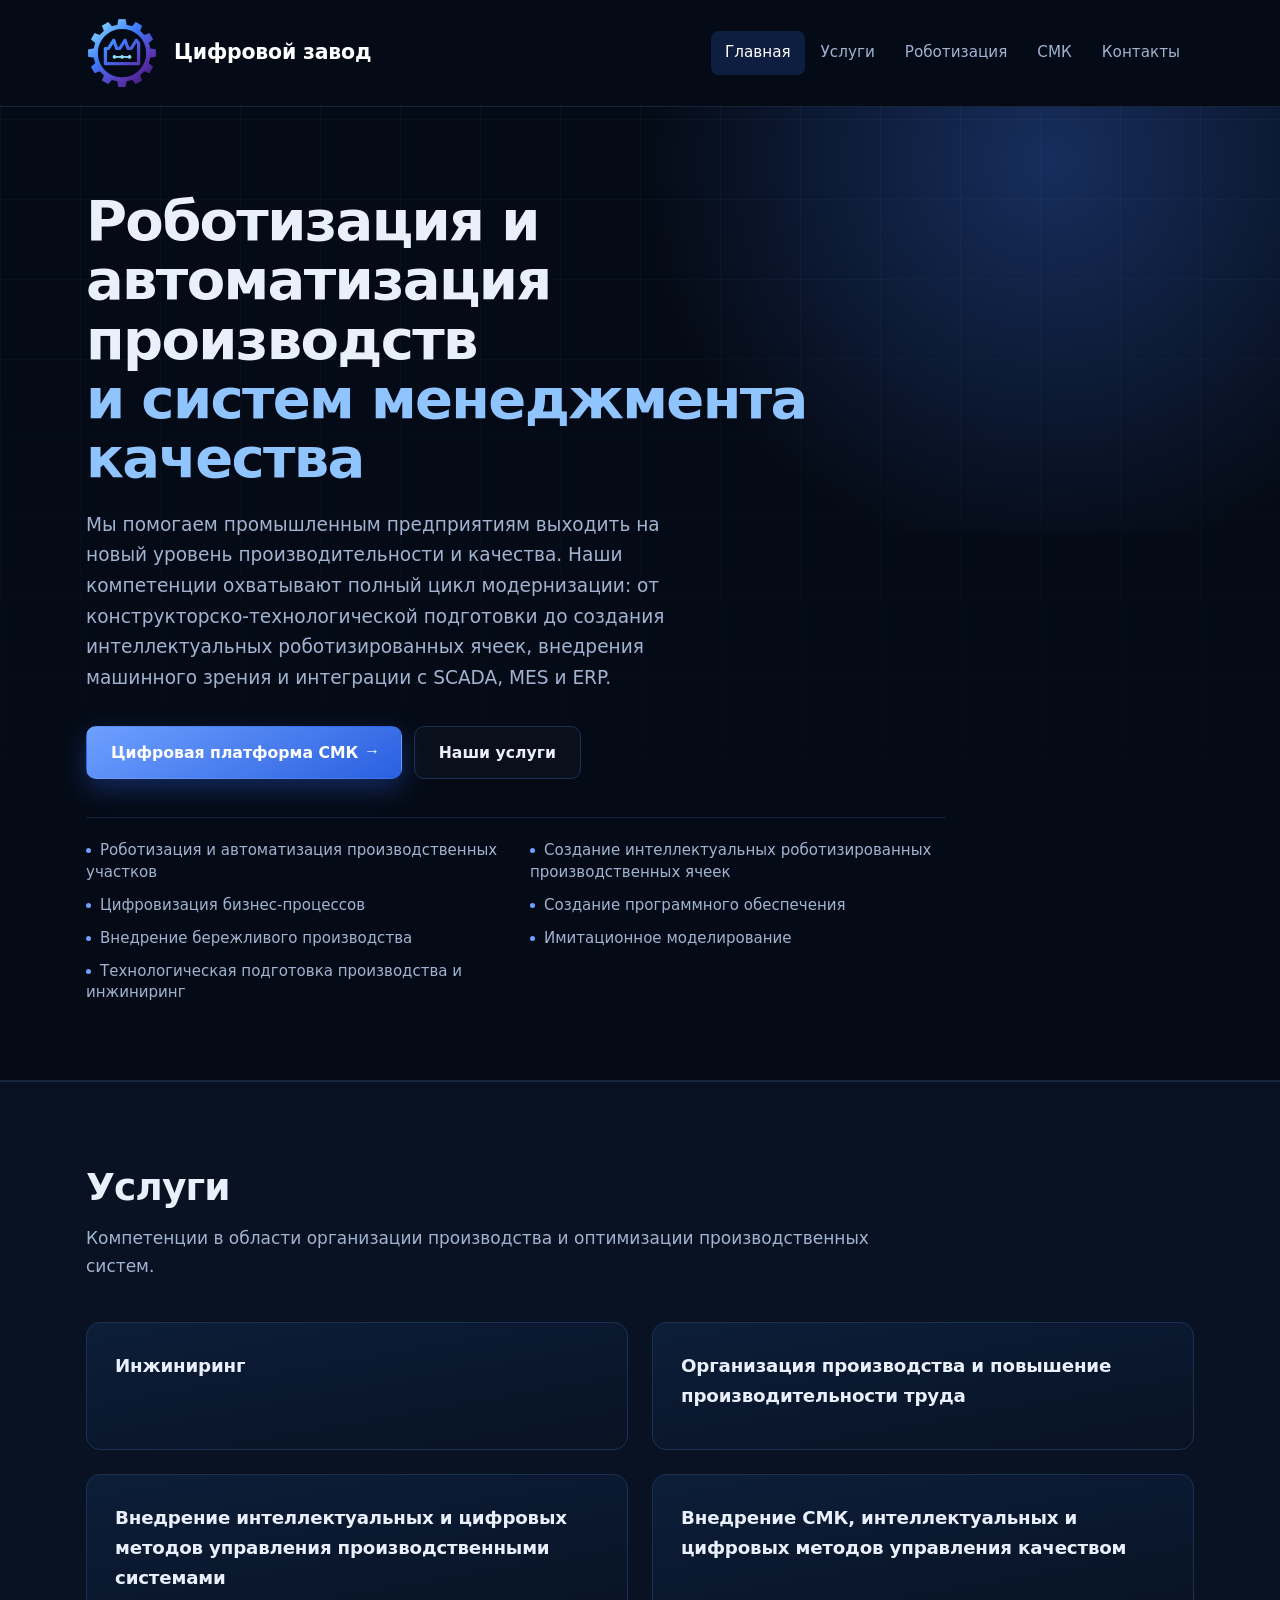
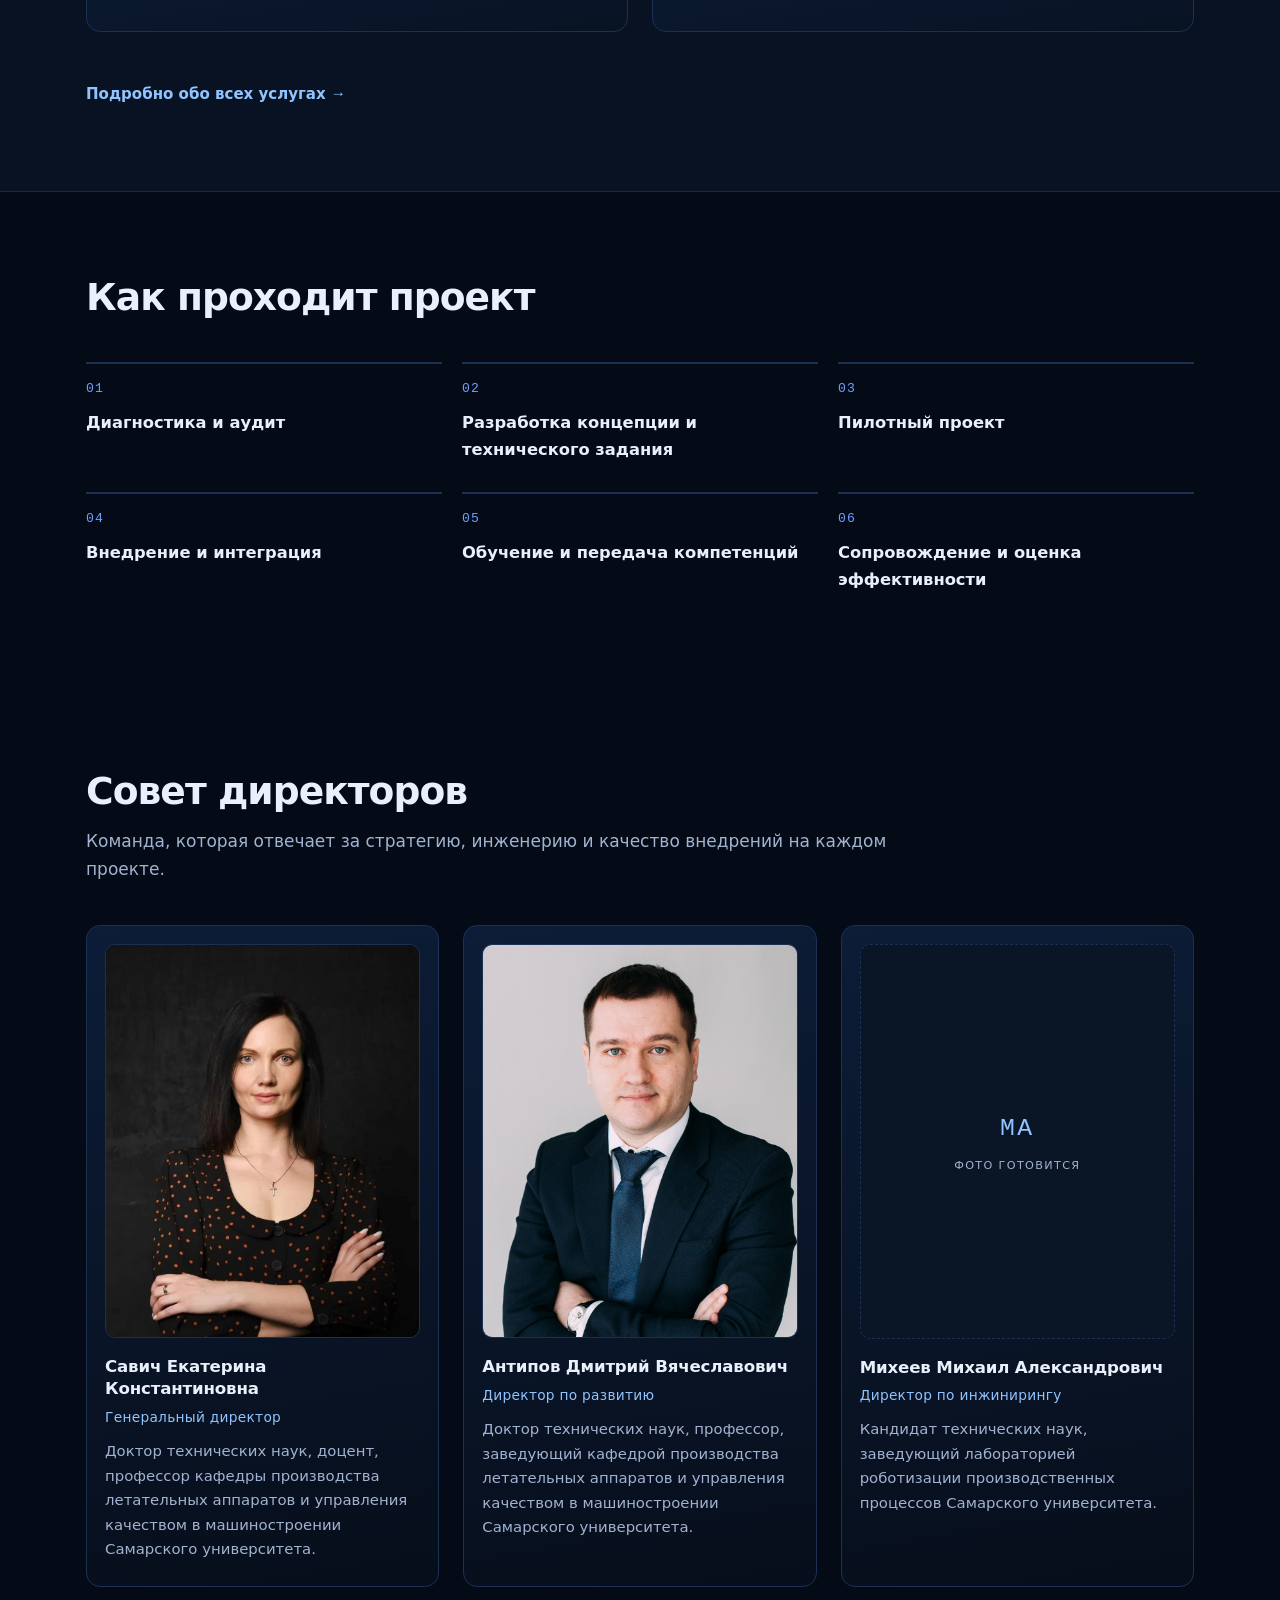
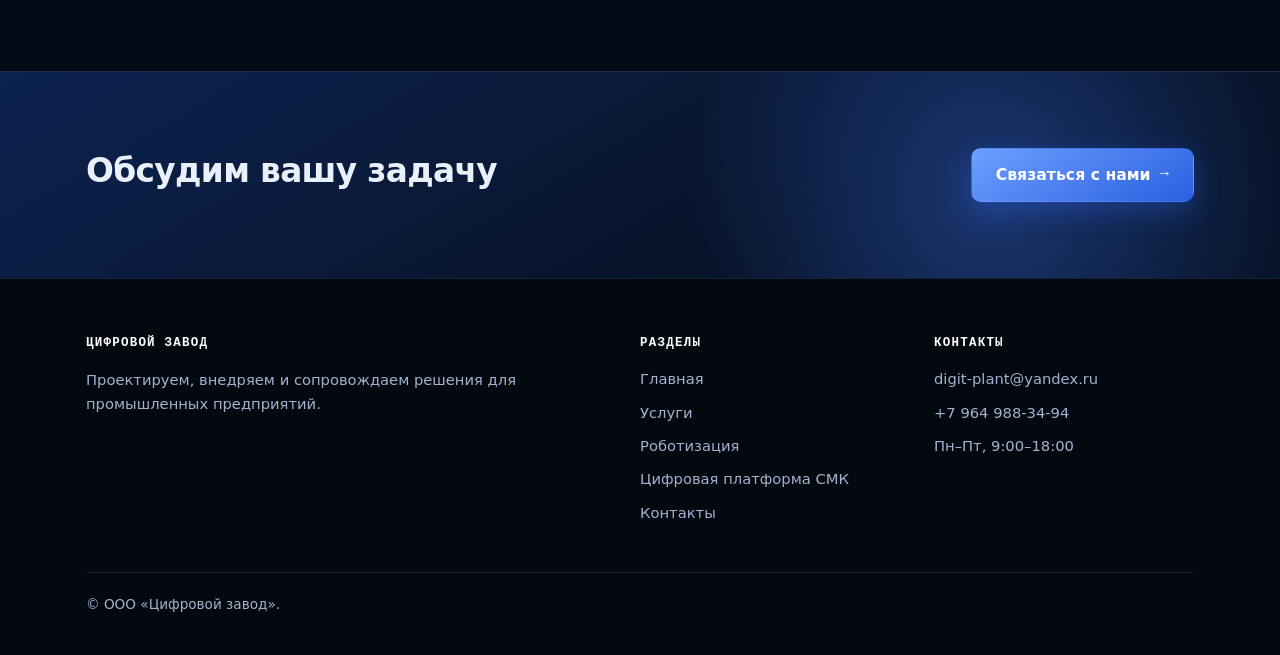
==== commit 1df8cb5c: "Логотип заменён на исходный файл: знак, фавикон и обложка" ====
--- a/index.html
+++ b/index.html
@@ -5,7 +5,6 @@
 <meta name="viewport" content="width=device-width, initial-scale=1">
 <title>Цифровой завод — роботизация и цифровая платформа СМК</title>
 <meta name="description" content="ООО «Цифровой завод»: внедрение промышленных роботов, роботизированные ячейки, интеграция с оборудованием и цифровая платформа СМК.">
-<link rel="icon" href="assets/favicon.svg" type="image/svg+xml">
 <link rel="icon" href="assets/favicon-512.png" sizes="512x512" type="image/png">
 <link rel="apple-touch-icon" href="assets/apple-touch-icon.png">
 <meta name="theme-color" content="#050b16">
@@ -31,7 +30,7 @@
 
 <header class="site-header">
   <div class="wrap header-inner">
-    <a class="brand" href="index.html"><img class="brand-logo" src="assets/logo.svg" width="72" height="72" alt="">Цифровой завод</a>
+    <a class="brand" href="index.html"><img class="brand-logo" src="assets/logo.png" width="72" height="72" alt="">Цифровой завод</a>
     <button class="nav-toggle" type="button" aria-expanded="false" aria-controls="main-nav">Меню</button>
     <nav class="main-nav" id="main-nav" aria-label="Основная навигация">
       <a href="index.html" aria-current="page">Главная</a>
